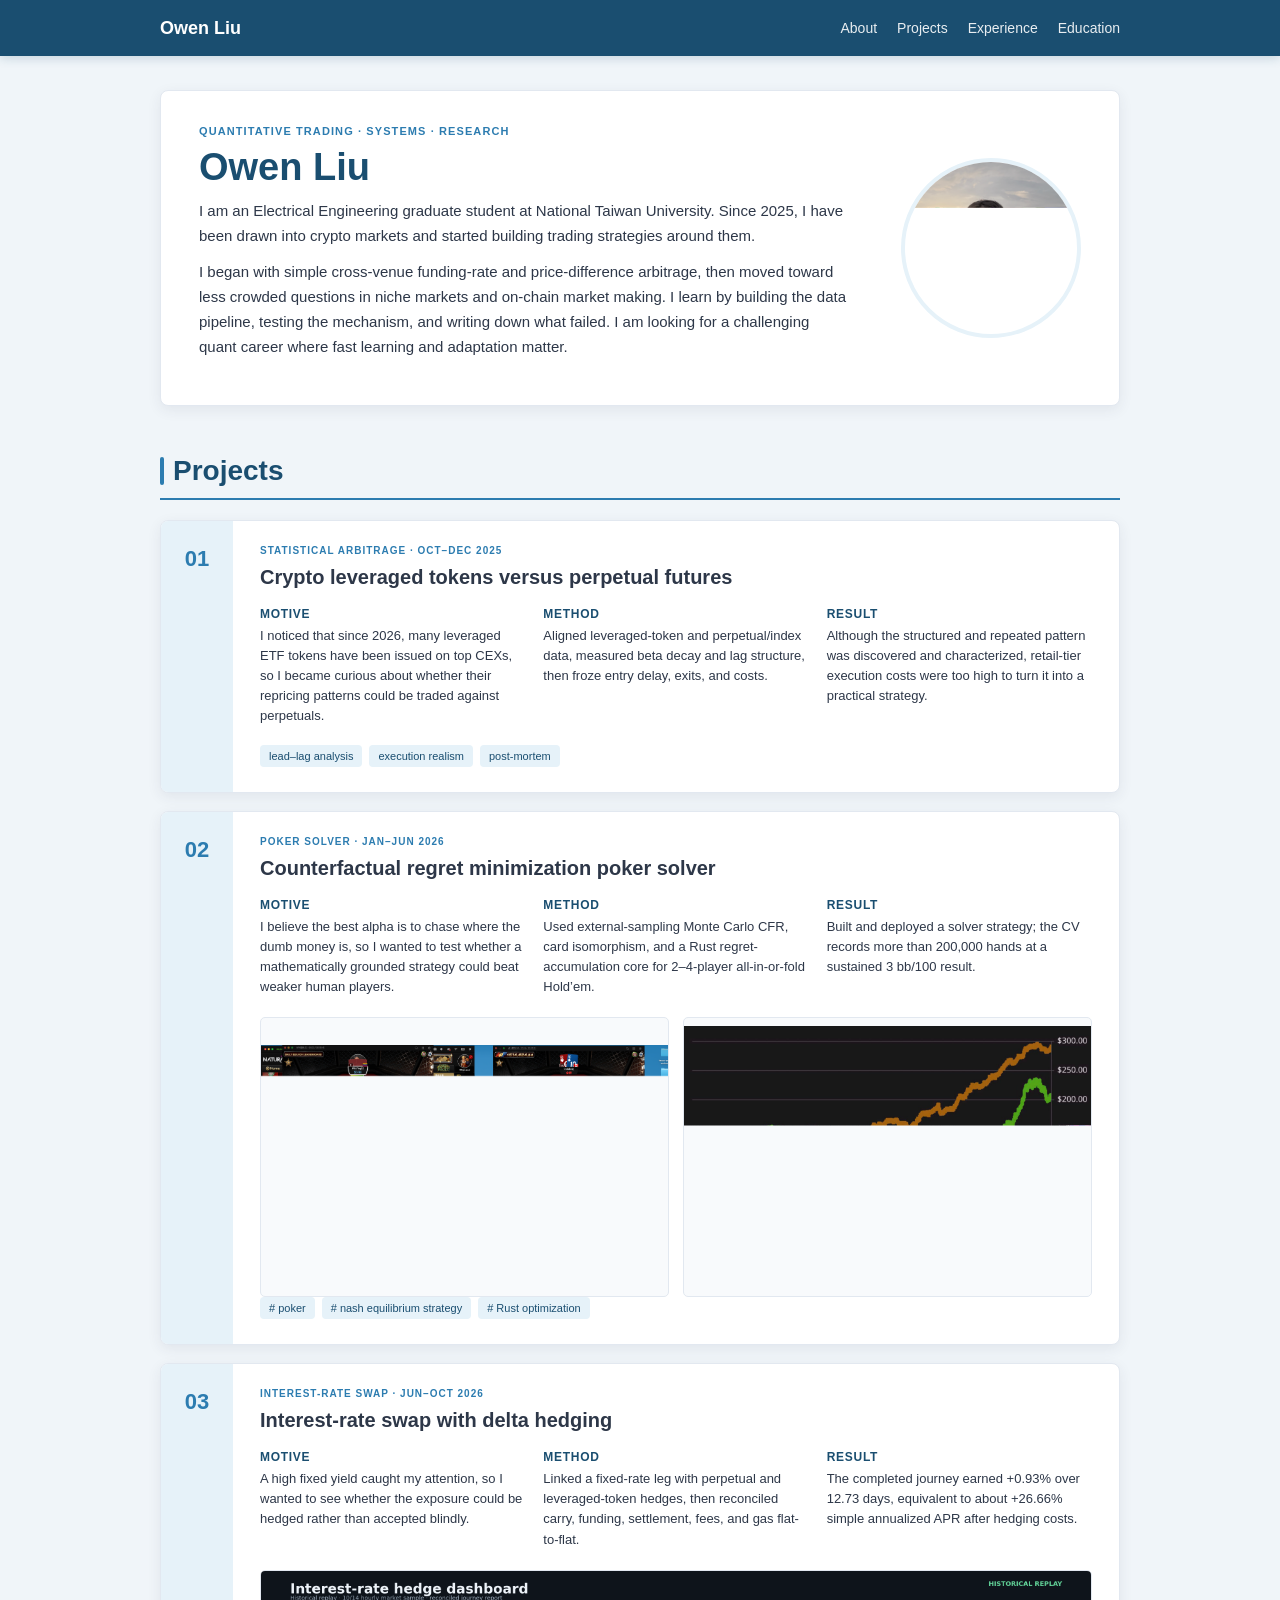
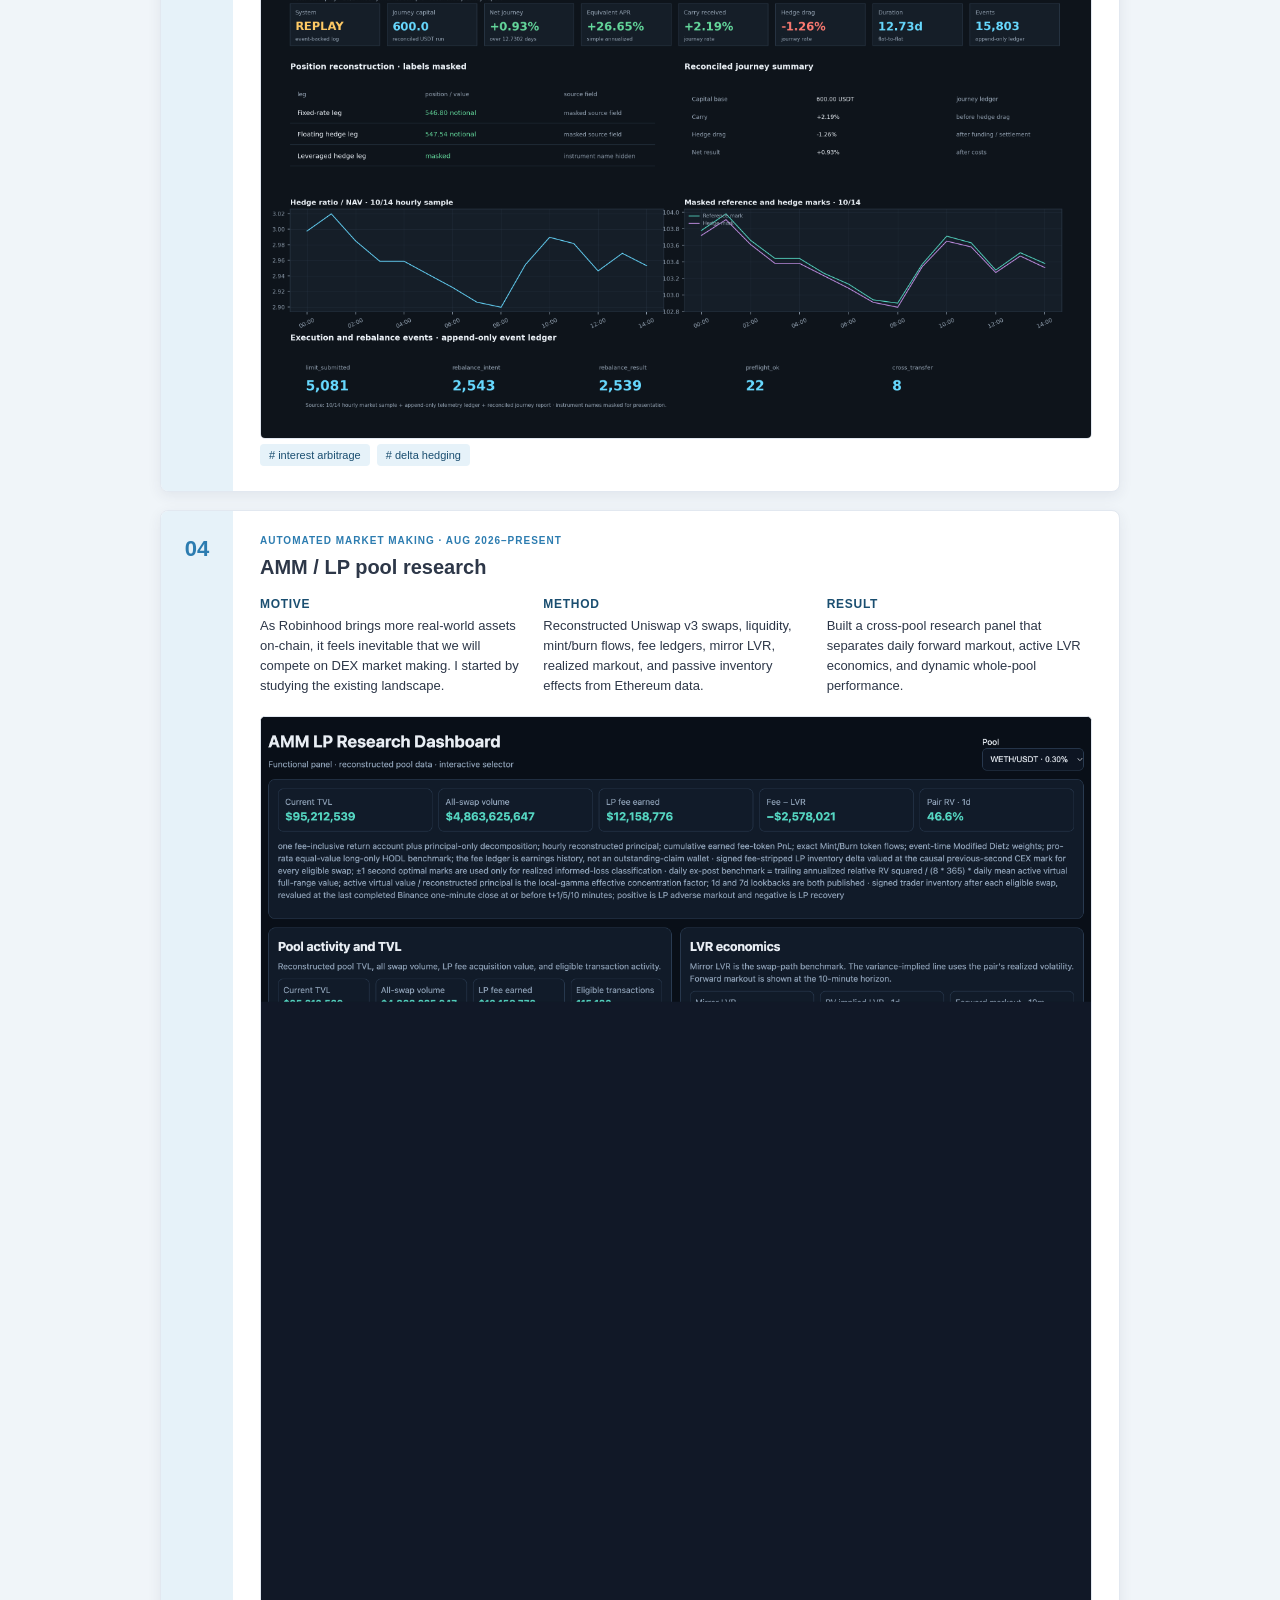
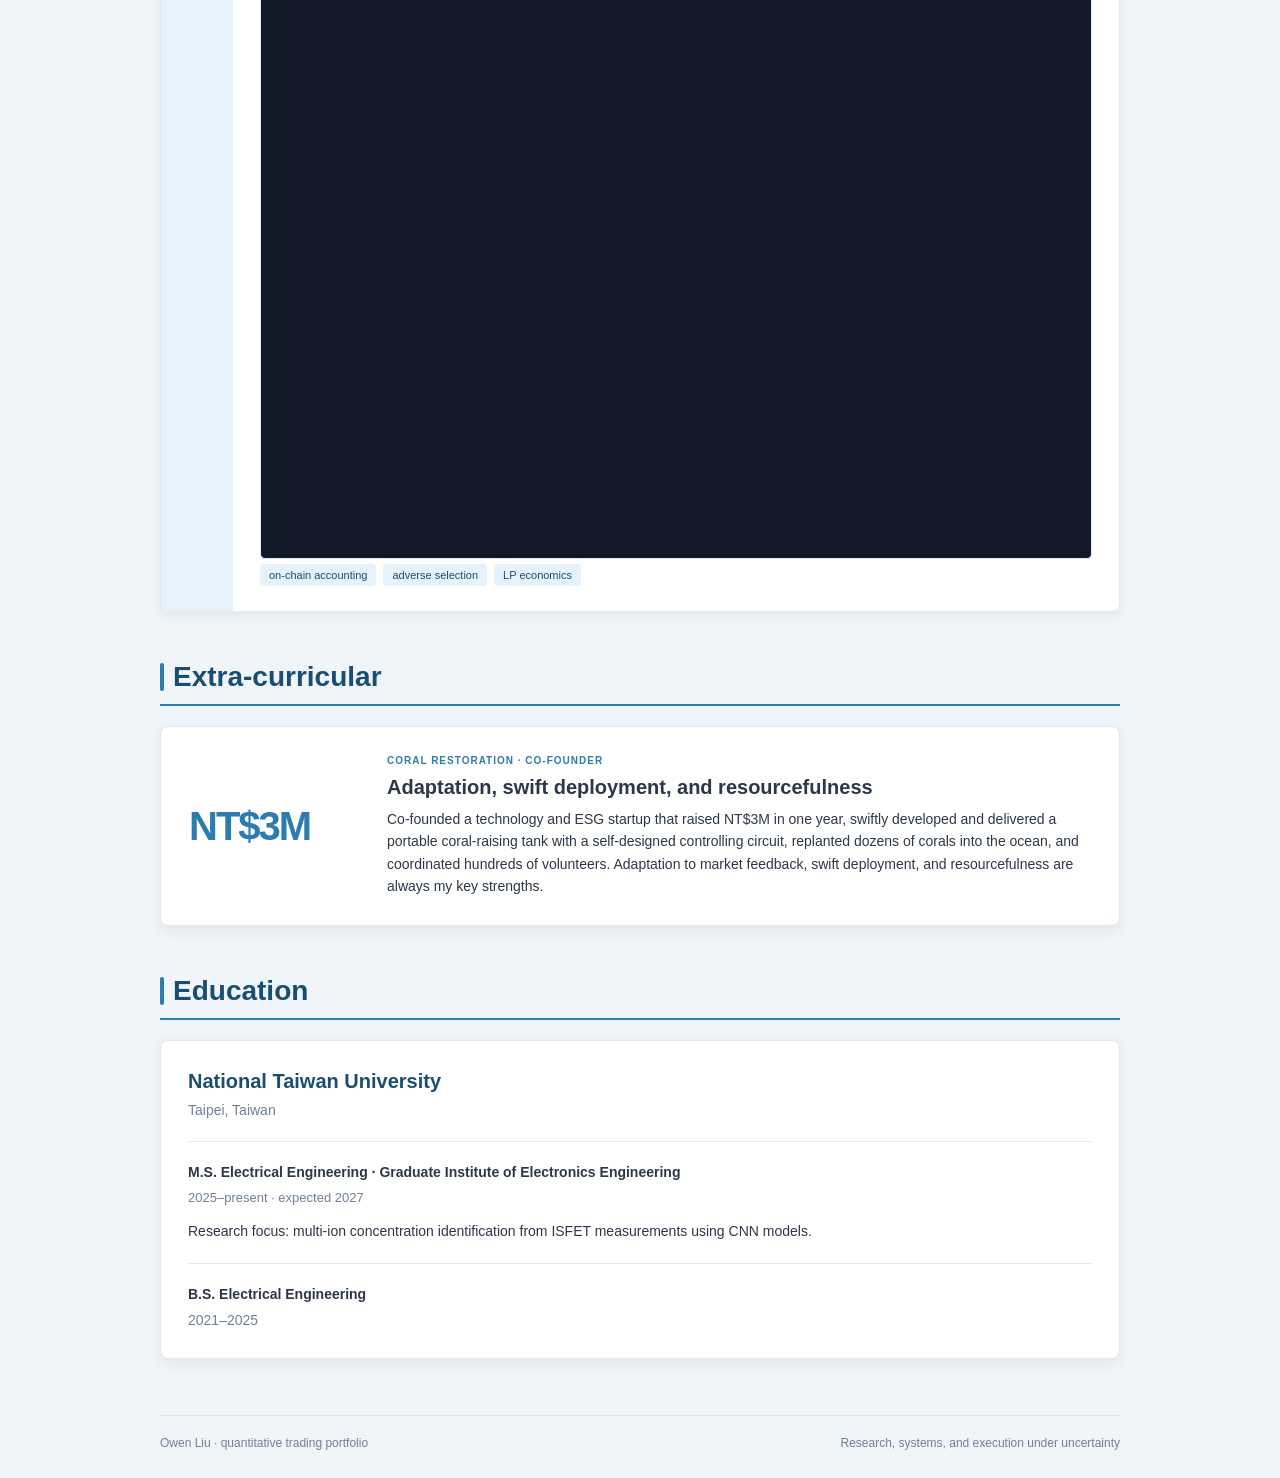
==== index.html @ 2c161f5f "Publish responsive quant portfolio" ====
<!doctype html>
<html lang="en">
  <head>
    <meta charset="utf-8" />
    <meta name="viewport" content="width=device-width, initial-scale=1" />
    <meta name="theme-color" content="#1a4e70" />
    <title>Owen Liu | Quantitative Trading Portfolio</title>
    <meta name="description" content="Owen Liu's quantitative trading research, systems projects, education, and operating experience." />
    <link rel="stylesheet" href="styles.css" />
  </head>
  <body>
    <nav class="navbar" aria-label="Primary navigation">
      <div class="nav-container">
        <a class="brand" href="#about">Owen Liu</a>
        <div class="nav-links">
          <a href="#about">About</a>
          <a href="#projects">Projects</a>
          <a href="#experience">Experience</a>
          <a href="#education">Education</a>
        </div>
      </div>
    </nav>
    <main class="main-shell">
      <header class="profile-header" id="about">
        <div class="profile-copy">
          <p class="eyebrow">QUANTITATIVE TRADING · SYSTEMS · RESEARCH</p>
          <h1>Owen Liu</h1>
          <p class="profile-lede">I am an Electrical Engineering graduate student at National Taiwan University. Since 2025, I have been drawn into crypto markets and started building trading strategies around them.</p>
          <p class="profile-lede">I began with simple cross-venue funding-rate and price-difference arbitrage, then moved toward less crowded questions in niche markets and on-chain market making. I learn by building the data pipeline, testing the mechanism, and writing down what failed. I am looking for a challenging quant career where fast learning and adaptation matter.</p>
        </div>
        <div class="profile-photo-wrap"><img src="assets/profile-real.png" alt="Owen Liu by the sea" class="profile-photo" /></div>
      </header>

      <section class="section" id="projects" aria-labelledby="projects-title">
        <div class="section-heading"><h2 id="projects-title">Projects</h2></div>
        <div class="project-list">
          <article class="project-card">
            <div class="project-index">01</div>
            <div class="project-content">
              <p class="project-kicker">STATISTICAL ARBITRAGE · OCT–DEC 2025</p>
              <h3>Crypto leveraged tokens versus perpetual futures</h3>
              <div class="project-columns">
                <div><strong>Motive</strong><p>I noticed that since 2026, many leveraged ETF tokens have been issued on top CEXs, so I became curious about whether their repricing patterns could be traded against perpetuals.</p></div>
                <div><strong>Method</strong><p>Aligned leveraged-token and perpetual/index data, measured beta decay and lag structure, then froze entry delay, exits, and costs.</p></div>
                <div><strong>Result</strong><p>Although the structured and repeated pattern was discovered and characterized, retail-tier execution costs were too high to turn it into a practical strategy.</p></div>
              </div>
              <div class="project-tags"><span>lead–lag analysis</span><span>execution realism</span><span>post-mortem</span></div>
            </div>
          </article>
          <article class="project-card">
            <div class="project-index">02</div>
            <div class="project-content">
              <p class="project-kicker">POKER SOLVER · JAN–JUN 2026</p>
              <h3>Counterfactual regret minimization poker solver</h3>
              <div class="project-columns">
                <div><strong>Motive</strong><p>I believe the best alpha is to chase where the dumb money is, so I wanted to test whether a mathematically grounded strategy could beat weaker human players.</p></div>
                <div><strong>Method</strong><p>Used external-sampling Monte Carlo CFR, card isomorphism, and a Rust regret-accumulation core for 2–4-player all-in-or-fold Hold’em.</p></div>
                <div><strong>Result</strong><p>Built and deployed a solver strategy; the CV records more than 200,000 hands at a sustained 3 bb/100 result.</p></div>
              </div>
              <div class="poker-gallery">
                <img class="project-visual" src="assets/poker-solver-real.png" alt="Poker solver and gameplay screenshot" loading="lazy" />
                <img class="project-visual" src="assets/poker-profit.png" alt="Poker profit screenshot" loading="lazy" />
              </div>
              <div class="project-tags"><span># poker</span><span># nash equilibrium strategy</span><span># Rust optimization</span></div>
            </div>
          </article>
          <article class="project-card">
            <div class="project-index">03</div>
            <div class="project-content">
              <p class="project-kicker">INTEREST-RATE SWAP · JUN–OCT 2026</p>
              <h3>Interest-rate swap with delta hedging</h3>
              <div class="project-columns">
                <div><strong>Motive</strong><p>A high fixed yield caught my attention, so I wanted to see whether the exposure could be hedged rather than accepted blindly.</p></div>
                <div><strong>Method</strong><p>Linked a fixed-rate leg with perpetual and leveraged-token hedges, then reconciled carry, funding, settlement, fees, and gas flat-to-flat.</p></div>
                <div><strong>Result</strong><p>The completed journey earned +0.93% over 12.73 days, equivalent to about +26.66% simple annualized APR after hedging costs.</p></div>
              </div>
              <img class="project-visual" src="assets/interest-rate-swap-dashboard-replay-real.png" alt="Historical replay of an interest-rate hedge dashboard" loading="lazy" />
              <div class="project-tags"><span># interest arbitrage</span><span># delta hedging</span></div>
            </div>
          </article>
          <article class="project-card">
            <div class="project-index">04</div>
            <div class="project-content">
              <p class="project-kicker">AUTOMATED MARKET MAKING · AUG 2026–PRESENT</p>
              <h3>AMM / LP pool research</h3>
              <div class="project-columns">
                <div><strong>Motive</strong><p>As Robinhood brings more real-world assets on-chain, it feels inevitable that we will compete on DEX market making. I started by studying the existing landscape.</p></div>
                <div><strong>Method</strong><p>Reconstructed Uniswap v3 swaps, liquidity, mint/burn flows, fee ledgers, mirror LVR, realized markout, and passive inventory effects from Ethereum data.</p></div>
                <div><strong>Result</strong><p>Built a cross-pool research panel that separates daily forward markout, active LVR economics, and dynamic whole-pool performance.</p></div>
              </div>
              <img class="project-visual amm-visual" src="assets/amm-lp-dashboard-screenshot.png" alt="AMM LP research dashboard screenshot" loading="lazy" />
              <div class="project-tags"><span>on-chain accounting</span><span>adverse selection</span><span>LP economics</span></div>
            </div>
          </article>
        </div>
      </section>

      <section class="section" id="experience" aria-labelledby="experience-title">
        <div class="section-heading"><h2 id="experience-title">Extra-curricular</h2></div>
        <article class="feature-card">
          <div class="feature-number">NT$3M</div>
          <div>
            <p class="project-kicker">CORAL RESTORATION · CO-FOUNDER</p>
            <h3>Adaptation, swift deployment, and resourcefulness</h3>
            <p>Co-founded a technology and ESG startup that raised NT$3M in one year, swiftly developed and delivered a portable coral-raising tank with a self-designed controlling circuit, replanted dozens of corals into the ocean, and coordinated hundreds of volunteers. Adaptation to market feedback, swift deployment, and resourcefulness are always my key strengths.</p>
          </div>
        </article>
      </section>

      <section class="section education-section" id="education" aria-labelledby="education-title">
        <div class="section-heading"><h2 id="education-title">Education</h2></div>
        <article class="education-card">
          <div class="education-institution"><h3>National Taiwan University</h3><p class="muted">Taipei, Taiwan</p></div>
          <div class="education-entry"><strong>M.S. Electrical Engineering · Graduate Institute of Electronics Engineering</strong><p class="muted">2025–present · expected 2027</p><p>Research focus: multi-ion concentration identification from ISFET measurements using CNN models.</p></div>
          <div class="education-entry"><strong>B.S. Electrical Engineering</strong><p class="muted">2021–2025</p></div>
        </article>
      </section>
      <footer class="footer"><span>Owen Liu · quantitative trading portfolio</span><span>Research, systems, and execution under uncertainty</span></footer>
    </main>
  </body>
</html>
---- styles.css ----
:root {
  --content-max: 960px;
  --page-gutter: clamp(12px, 4vw, 36px);
  --primary: #2c7cb0;
  --primary-dark: #1a4e70;
  --primary-light: #e6f2f9;
  --bg: #f0f5f9;
  --card: #ffffff;
  --text: #2d3748;
  --muted: #718096;
  --border: #e2e8f0;
  --shadow: 0 4px 14px rgba(45, 55, 72, 0.08);
  font-family: Arial, Helvetica, sans-serif;
  color: var(--text);
  background: var(--bg);
}
* { box-sizing: border-box; }
html { scroll-behavior: smooth; }
body { margin: 0; min-width: 320px; background: var(--bg); }
img { display: block; max-width: 100%; }
a { color: inherit; }
.navbar { position: sticky; top: 0; z-index: 10; background: var(--primary-dark); color: #fff; box-shadow: 0 2px 10px rgba(26, 78, 112, .2); }
.nav-container { width: min(var(--content-max), calc(100% - var(--page-gutter) - var(--page-gutter))); min-height: 56px; margin: 0 auto; display: flex; align-items: center; justify-content: space-between; gap: 24px; }
.brand { color: #fff; text-decoration: none; font-size: 18px; font-weight: 700; }
.nav-links { display: flex; flex-wrap: wrap; gap: 20px; }
.nav-links a { color: rgba(255,255,255,.9); text-decoration: none; font-size: 14px; }
.nav-links a:hover, .nav-links a:focus { color: #fff; text-decoration: underline; }
.main-shell { width: min(var(--content-max), calc(100% - var(--page-gutter) - var(--page-gutter))); margin: 0 auto; padding: clamp(22px, 4vw, 34px) 0 0; }
.profile-header { display: grid; grid-template-columns: minmax(0, 1fr) clamp(145px, 20vw, 190px); align-items: center; gap: clamp(22px, 4vw, 44px); padding: clamp(22px, 4vw, 34px) clamp(20px, 4vw, 38px); border: 1px solid var(--border); border-radius: 8px; background: var(--card); box-shadow: var(--shadow); }
.eyebrow, .project-kicker { margin: 0 0 10px; color: var(--primary); font-size: 11px; font-weight: 700; letter-spacing: .1em; text-transform: uppercase; }
h1, h2, h3, p { margin-top: 0; }
h1 { margin-bottom: 10px; color: var(--primary-dark); font-size: 38px; line-height: 1.1; }
h2 { margin: 0; color: var(--primary-dark); font-size: 28px; line-height: 1.2; }
h3 { margin-bottom: 8px; color: var(--text); font-size: 20px; line-height: 1.3; }
.profile-lede { max-width: 650px; margin-bottom: 12px; color: var(--text); font-size: 15px; line-height: 1.65; }
.profile-tags, .project-tags { display: flex; flex-wrap: wrap; gap: 7px; }
.profile-tags { margin-top: 18px; }
.profile-tags span, .project-tags span { padding: 5px 9px; border-radius: 4px; background: var(--primary-light); color: var(--primary-dark); font-size: 11px; }
.profile-photo-wrap { justify-self: end; }
.profile-photo { width: 180px; height: 180px; object-fit: cover; border: 4px solid var(--primary-light); border-radius: 50%; }
.section { padding-top: 48px; }
.section-heading { display: flex; align-items: end; justify-content: space-between; gap: 24px; margin-bottom: 20px; padding-bottom: 10px; border-bottom: 2px solid var(--primary); }
.section-heading h2 { position: relative; padding-left: 13px; }
.section-heading h2::before { content: ""; position: absolute; top: 3px; bottom: 3px; left: 0; width: 4px; border-radius: 2px; background: var(--primary); }
.section-heading p { max-width: 430px; margin: 0 0 2px; color: var(--muted); font-size: 14px; line-height: 1.5; text-align: right; }
.project-list { display: grid; gap: 18px; }
.project-card, .feature-card, .education-card { border: 1px solid var(--border); border-radius: 8px; background: var(--card); box-shadow: var(--shadow); }
.project-card { display: grid; grid-template-columns: 72px minmax(0, 1fr); overflow: hidden; }
.project-index { padding: 25px 12px; background: var(--primary-light); color: var(--primary); font-size: 22px; font-weight: 700; text-align: center; }
.project-content { padding: 24px 27px 25px; }
.project-kicker { margin-bottom: 8px; font-size: 10px; }
.project-columns { display: grid; grid-template-columns: repeat(3, minmax(0, 1fr)); gap: 18px; margin: 17px 0 18px; }
.project-columns strong { display: block; margin-bottom: 5px; color: var(--primary-dark); font-size: 12px; text-transform: uppercase; letter-spacing: .06em; }
.project-columns p { margin: 0; color: var(--text); font-size: 13px; line-height: 1.55; }
.project-visual { width: 100%; margin: 20px 0 5px; border: 1px solid var(--border); border-radius: 5px; background: #f8fafc; }
.poker-gallery { display: grid; grid-template-columns: repeat(2, minmax(0, 1fr)); gap: 14px; margin-top: 20px; }
.poker-gallery .project-visual { height: 280px; margin: 0; object-fit: contain; }
.project-gallery { display: grid; grid-template-columns: 1fr; gap: 18px; }
.project-gallery .project-visual { margin-bottom: 0; }
.amm-visual { background: #111827; }
.caption { margin: 5px 0 13px; color: var(--muted); font-size: 11px; }
.media-placeholder { min-height: 180px; margin: 20px 0 16px; display: flex; flex-direction: column; align-items: center; justify-content: center; gap: 8px; border: 2px dashed #9fbfd2; border-radius: 6px; background: #f7fbfe; color: var(--primary-dark); text-align: center; }
.media-placeholder span { font-size: 11px; font-weight: 700; letter-spacing: .12em; }
.media-placeholder small { color: var(--muted); font-size: 12px; }
.feature-card { display: grid; grid-template-columns: 170px minmax(0, 1fr); align-items: center; gap: 28px; padding: 28px; }
.feature-number { color: var(--primary); font-size: 40px; font-weight: 700; letter-spacing: -.05em; }
.feature-card p:last-child, .education-card p:last-child { margin-bottom: 0; color: var(--text); font-size: 14px; line-height: 1.6; }
.education-card { display: block; padding: 27px; }
.education-entry { margin-top: 20px; padding-top: 20px; border-top: 1px solid var(--border); }
.education-card h3 { margin-bottom: 5px; color: var(--primary-dark); }
.education-card strong { display: block; margin-bottom: 5px; color: var(--text); font-size: 14px; line-height: 1.45; }
.education-card p { font-size: 13px; line-height: 1.5; }
.muted { color: var(--muted) !important; }
.footer { display: flex; justify-content: space-between; gap: 20px; margin-top: 56px; padding: 20px 0 28px; border-top: 1px solid var(--border); color: var(--muted); font-size: 12px; }
@media (max-width: 760px) {
  .profile-header { grid-template-columns: 1fr; gap: 24px; padding: 28px; }
  .profile-photo-wrap { justify-self: start; order: -1; }
  .profile-photo { width: 145px; height: 145px; }
  .section-heading { display: block; }
  .section-heading p { margin-top: 9px; text-align: left; }
  .project-columns { grid-template-columns: 1fr; gap: 14px; }
  .poker-gallery { grid-template-columns: 1fr; }
  .poker-gallery .project-visual { height: 240px; }
  .project-gallery { grid-template-columns: 1fr; }
  .feature-card { grid-template-columns: 1fr; gap: 8px; }
}
@media (max-width: 520px) {
  .nav-container, .main-shell { width: min(100% - 22px, 460px); }
  .nav-container { min-height: 52px; align-items: flex-start; padding: 12px 0; }
  .nav-links { justify-content: flex-end; gap: 10px 13px; }
  .nav-links a { font-size: 12px; }
  .profile-header { padding: 22px; }
  h1 { font-size: 32px; }
  h2 { font-size: 25px; }
  .project-card { grid-template-columns: 48px minmax(0, 1fr); }
  .project-index { padding: 22px 5px; font-size: 17px; }
  .project-content { padding: 20px 17px; }
  .footer { display: block; }
  .footer span { display: block; margin-top: 6px; }
}
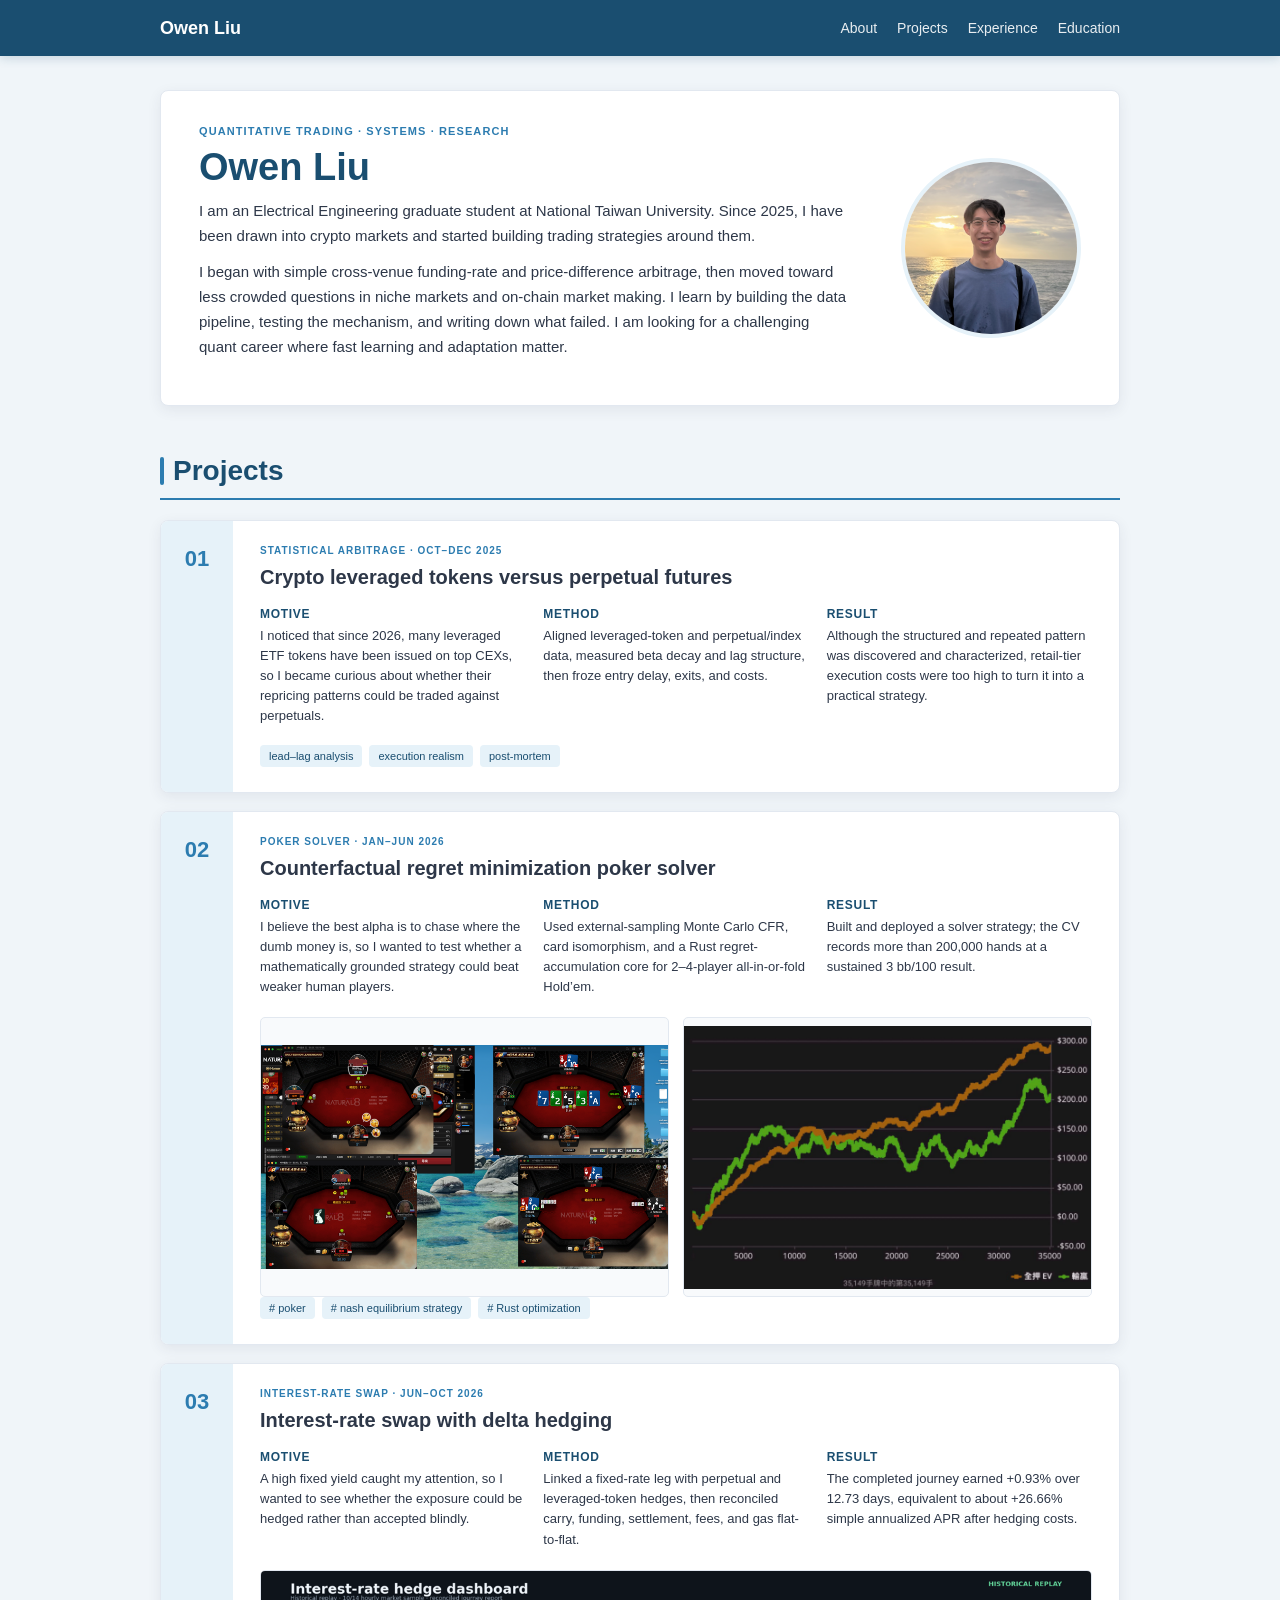
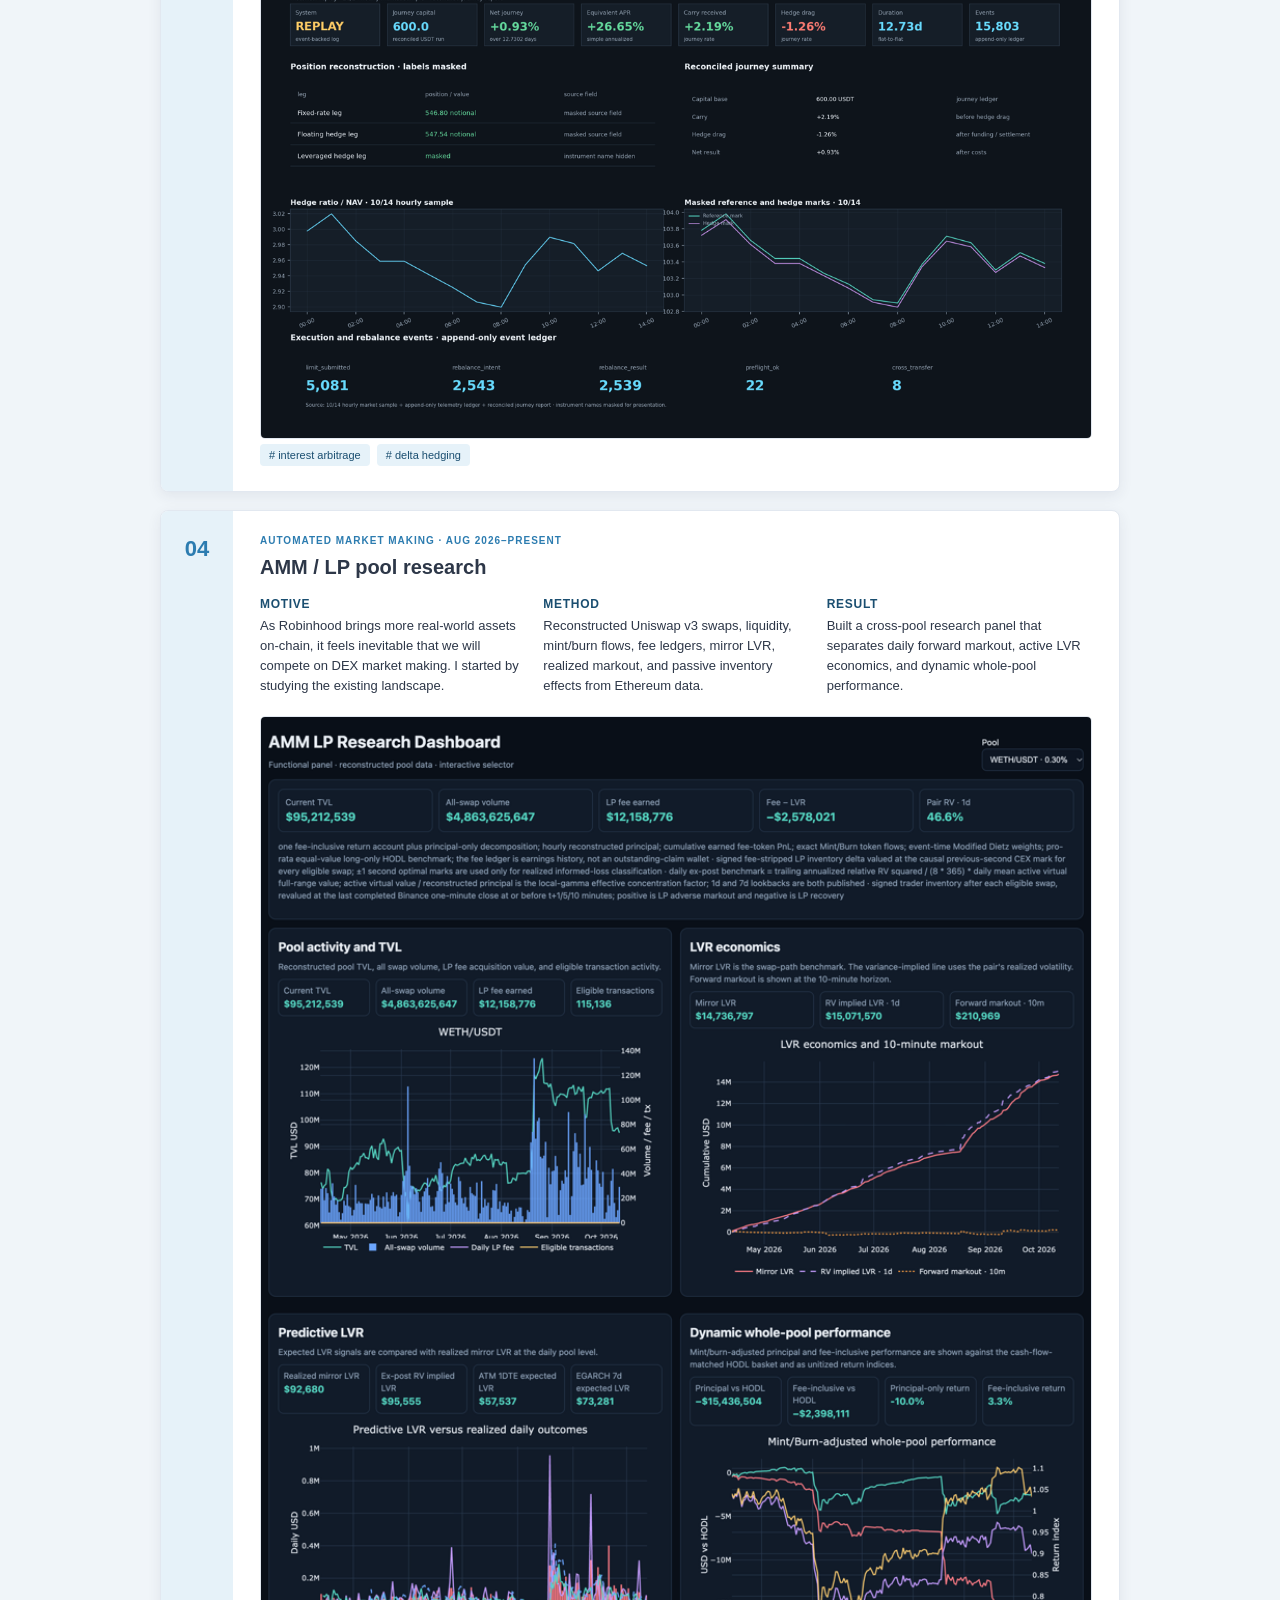
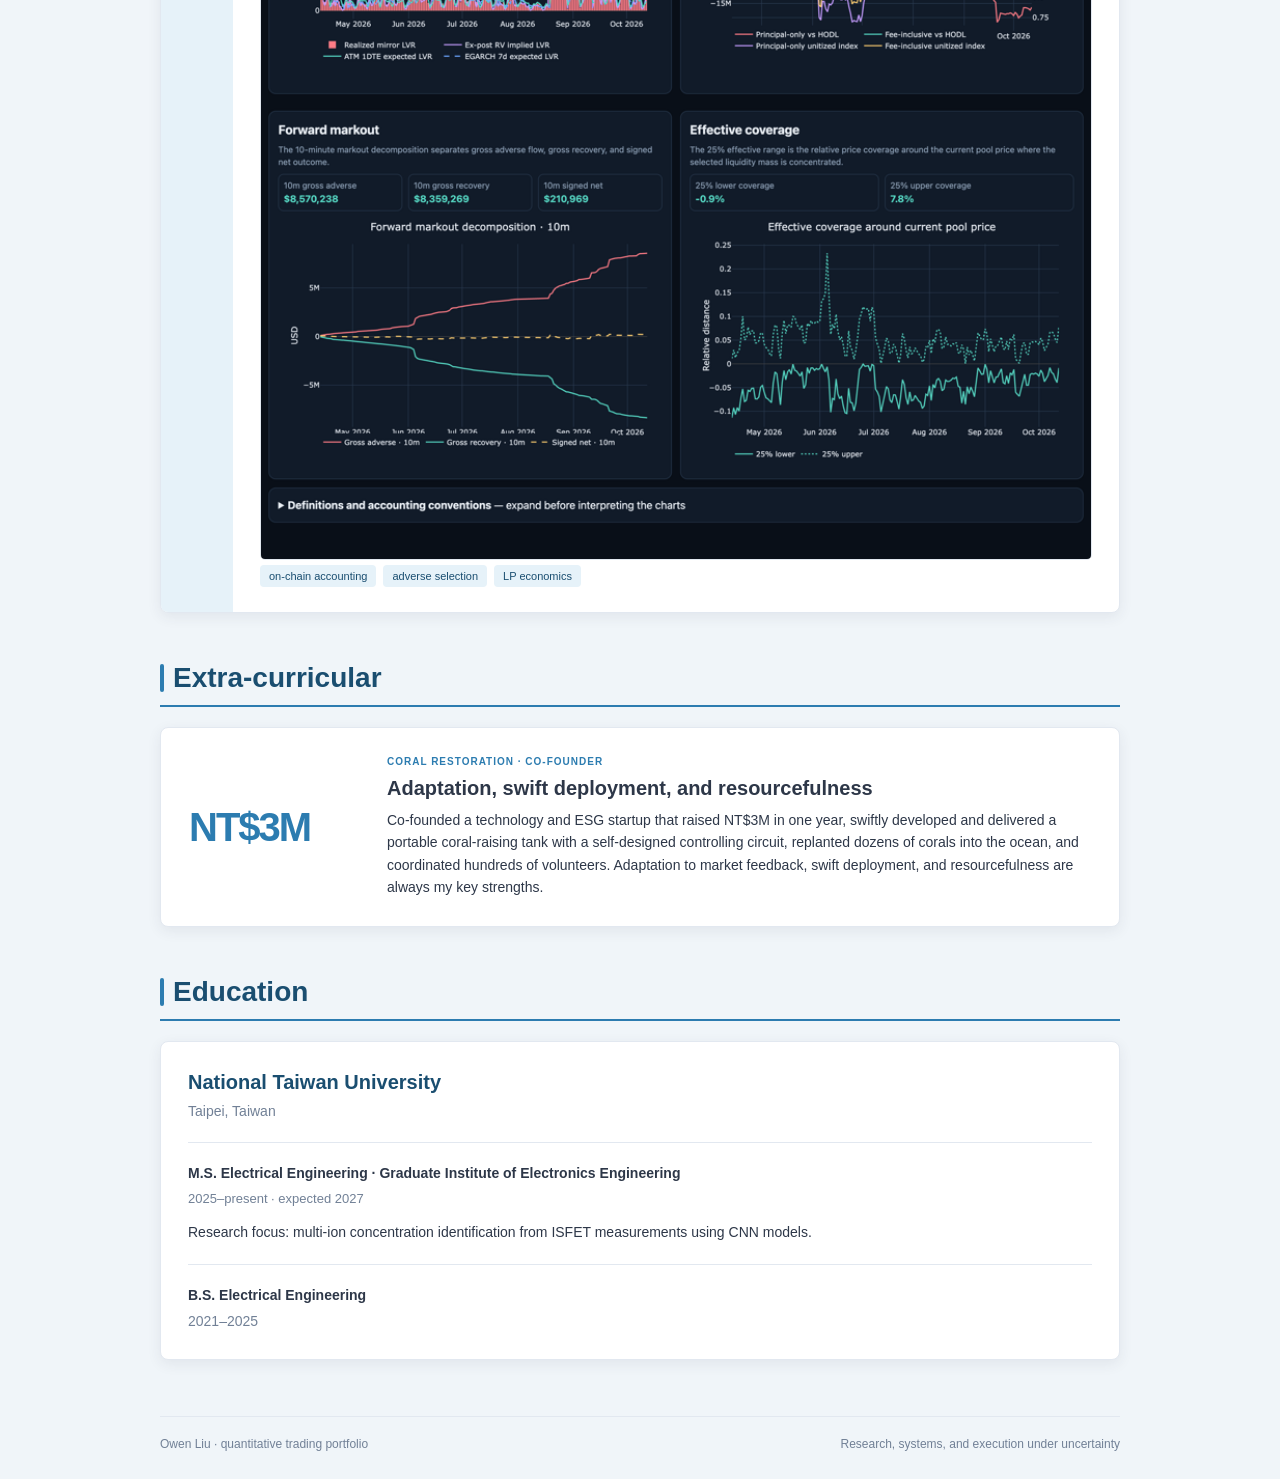
==== commit 61586de0: "Fix portfolio image assets" ====
--- a/index.html
+++ b/index.html
@@ -28,7 +28,7 @@
           <p class="profile-lede">I am an Electrical Engineering graduate student at National Taiwan University. Since 2025, I have been drawn into crypto markets and started building trading strategies around them.</p>
           <p class="profile-lede">I began with simple cross-venue funding-rate and price-difference arbitrage, then moved toward less crowded questions in niche markets and on-chain market making. I learn by building the data pipeline, testing the mechanism, and writing down what failed. I am looking for a challenging quant career where fast learning and adaptation matter.</p>
         </div>
-        <div class="profile-photo-wrap"><img src="assets/profile-real.png" alt="Owen Liu by the sea" class="profile-photo" /></div>
+        <div class="profile-photo-wrap"><img src="assets/01.png" alt="Owen Liu by the sea" class="profile-photo" /></div>
       </header>
 
       <section class="section" id="projects" aria-labelledby="projects-title">
@@ -58,8 +58,8 @@
                 <div><strong>Result</strong><p>Built and deployed a solver strategy; the CV records more than 200,000 hands at a sustained 3 bb/100 result.</p></div>
               </div>
               <div class="poker-gallery">
-                <img class="project-visual" src="assets/poker-solver-real.png" alt="Poker solver and gameplay screenshot" loading="lazy" />
-                <img class="project-visual" src="assets/poker-profit.png" alt="Poker profit screenshot" loading="lazy" />
+                <img class="project-visual" src="assets/02.png" alt="Poker solver and gameplay screenshot" loading="lazy" />
+                <img class="project-visual" src="assets/03.png" alt="Poker profit screenshot" loading="lazy" />
               </div>
               <div class="project-tags"><span># poker</span><span># nash equilibrium strategy</span><span># Rust optimization</span></div>
             </div>
@@ -74,7 +74,7 @@
                 <div><strong>Method</strong><p>Linked a fixed-rate leg with perpetual and leveraged-token hedges, then reconciled carry, funding, settlement, fees, and gas flat-to-flat.</p></div>
                 <div><strong>Result</strong><p>The completed journey earned +0.93% over 12.73 days, equivalent to about +26.66% simple annualized APR after hedging costs.</p></div>
               </div>
-              <img class="project-visual" src="assets/interest-rate-swap-dashboard-replay-real.png" alt="Historical replay of an interest-rate hedge dashboard" loading="lazy" />
+              <img class="project-visual" src="assets/04.png" alt="Historical replay of an interest-rate hedge dashboard" loading="lazy" />
               <div class="project-tags"><span># interest arbitrage</span><span># delta hedging</span></div>
             </div>
           </article>
@@ -88,7 +88,7 @@
                 <div><strong>Method</strong><p>Reconstructed Uniswap v3 swaps, liquidity, mint/burn flows, fee ledgers, mirror LVR, realized markout, and passive inventory effects from Ethereum data.</p></div>
                 <div><strong>Result</strong><p>Built a cross-pool research panel that separates daily forward markout, active LVR economics, and dynamic whole-pool performance.</p></div>
               </div>
-              <img class="project-visual amm-visual" src="assets/amm-lp-dashboard-screenshot.png" alt="AMM LP research dashboard screenshot" loading="lazy" />
+              <img class="project-visual amm-visual" src="assets/05.png" alt="AMM LP research dashboard screenshot" loading="lazy" />
               <div class="project-tags"><span>on-chain accounting</span><span>adverse selection</span><span>LP economics</span></div>
             </div>
           </article>
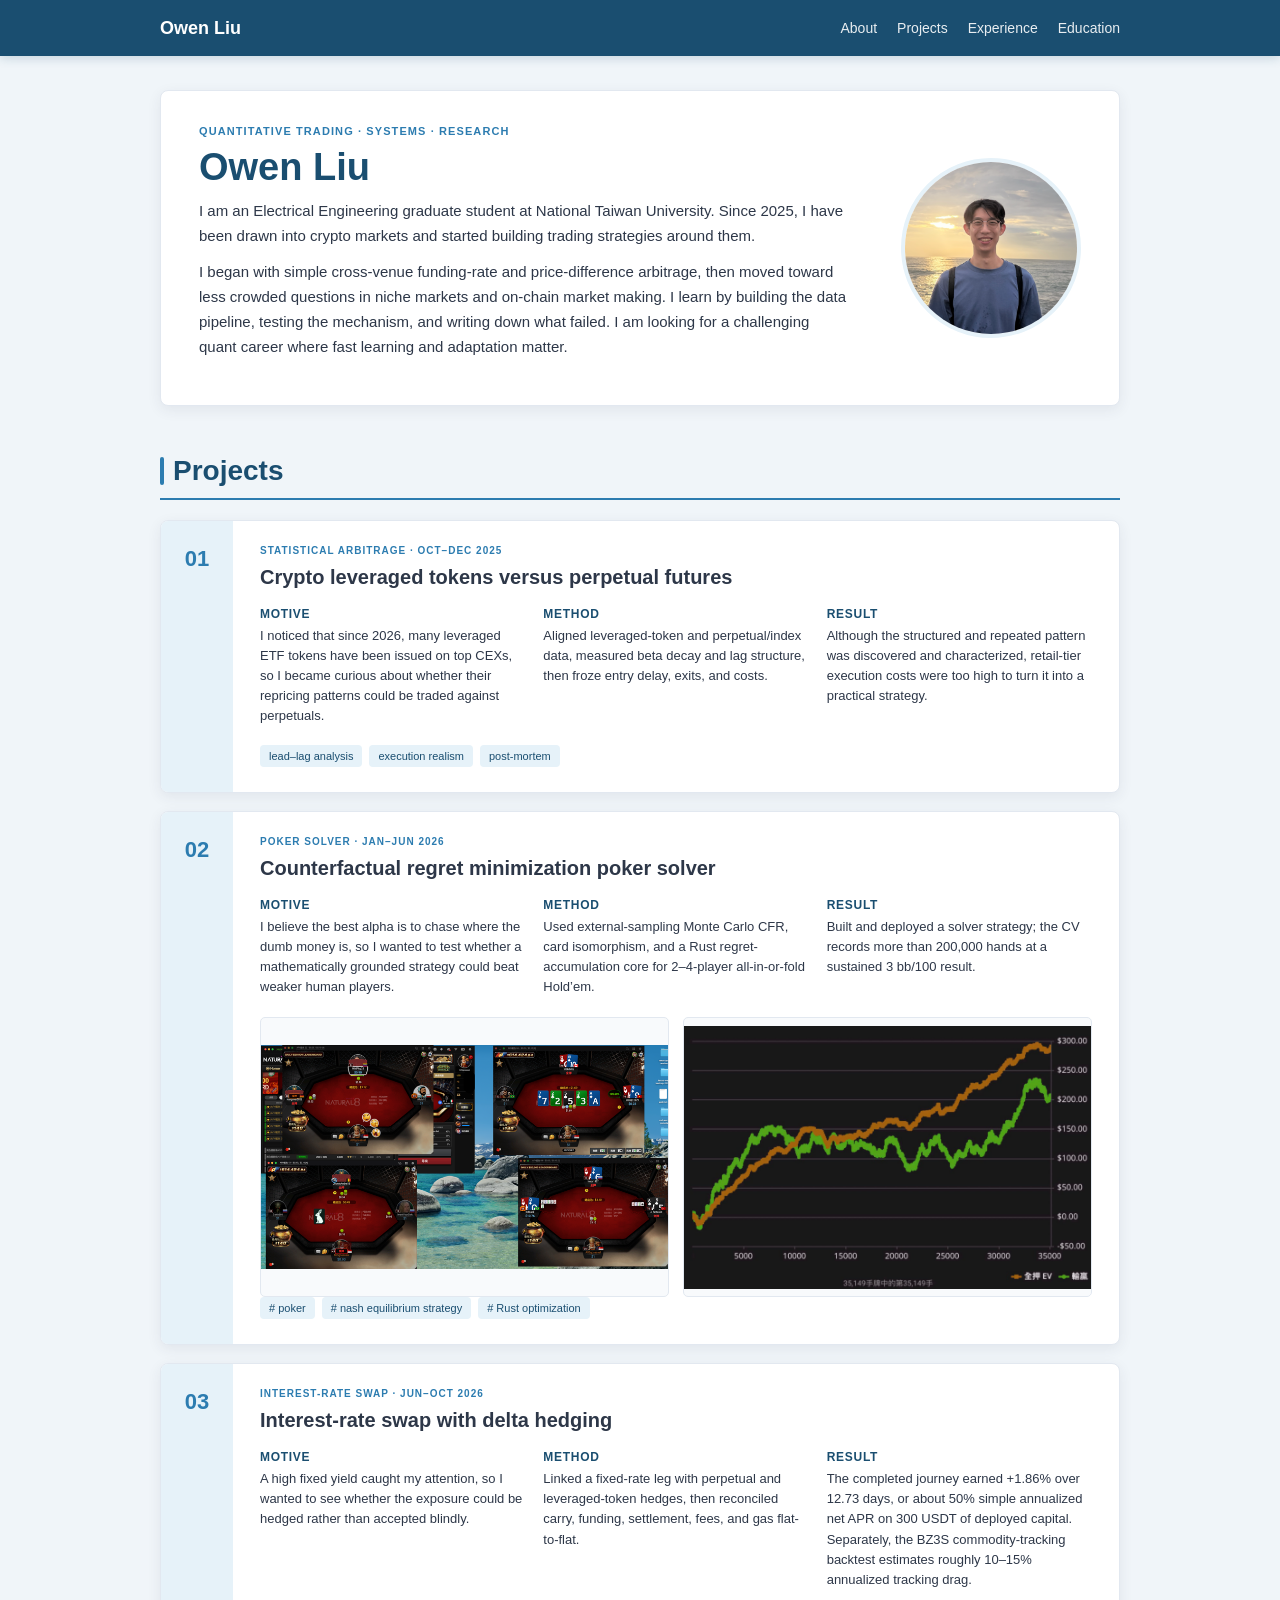
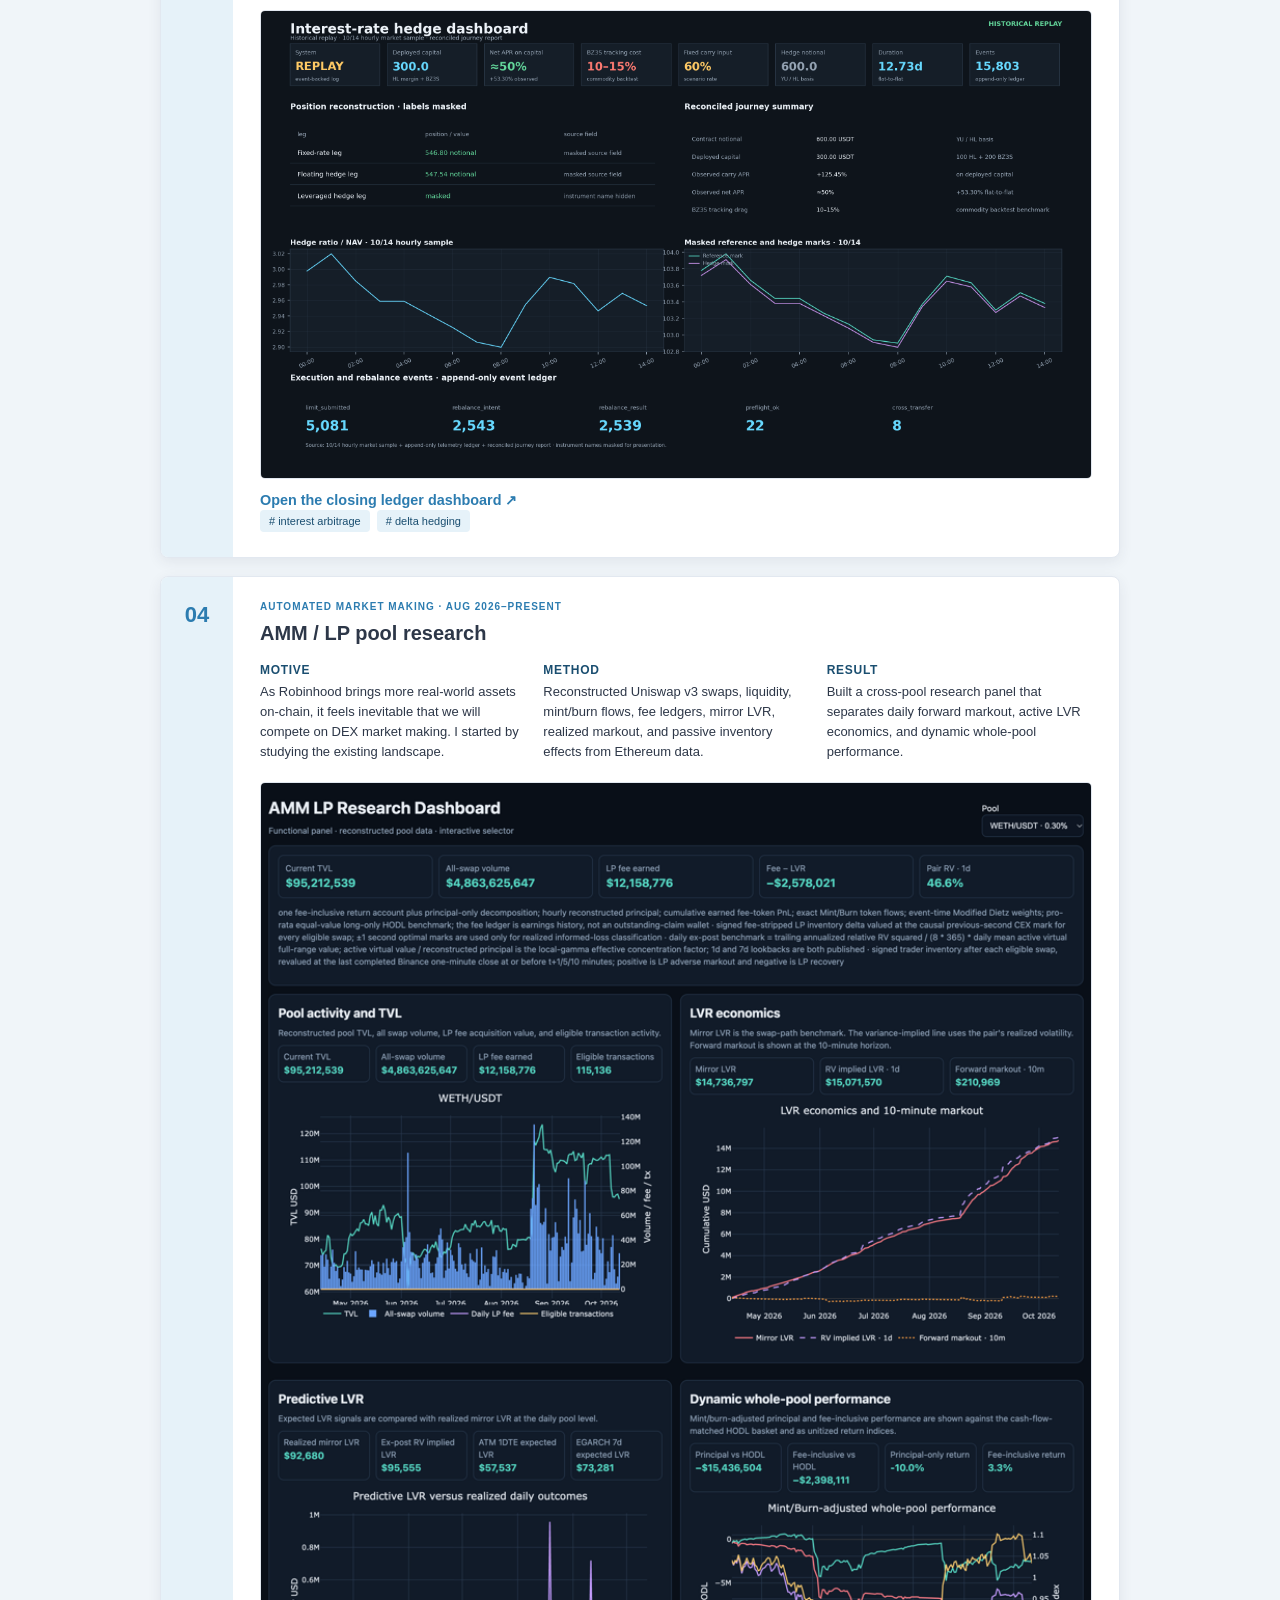
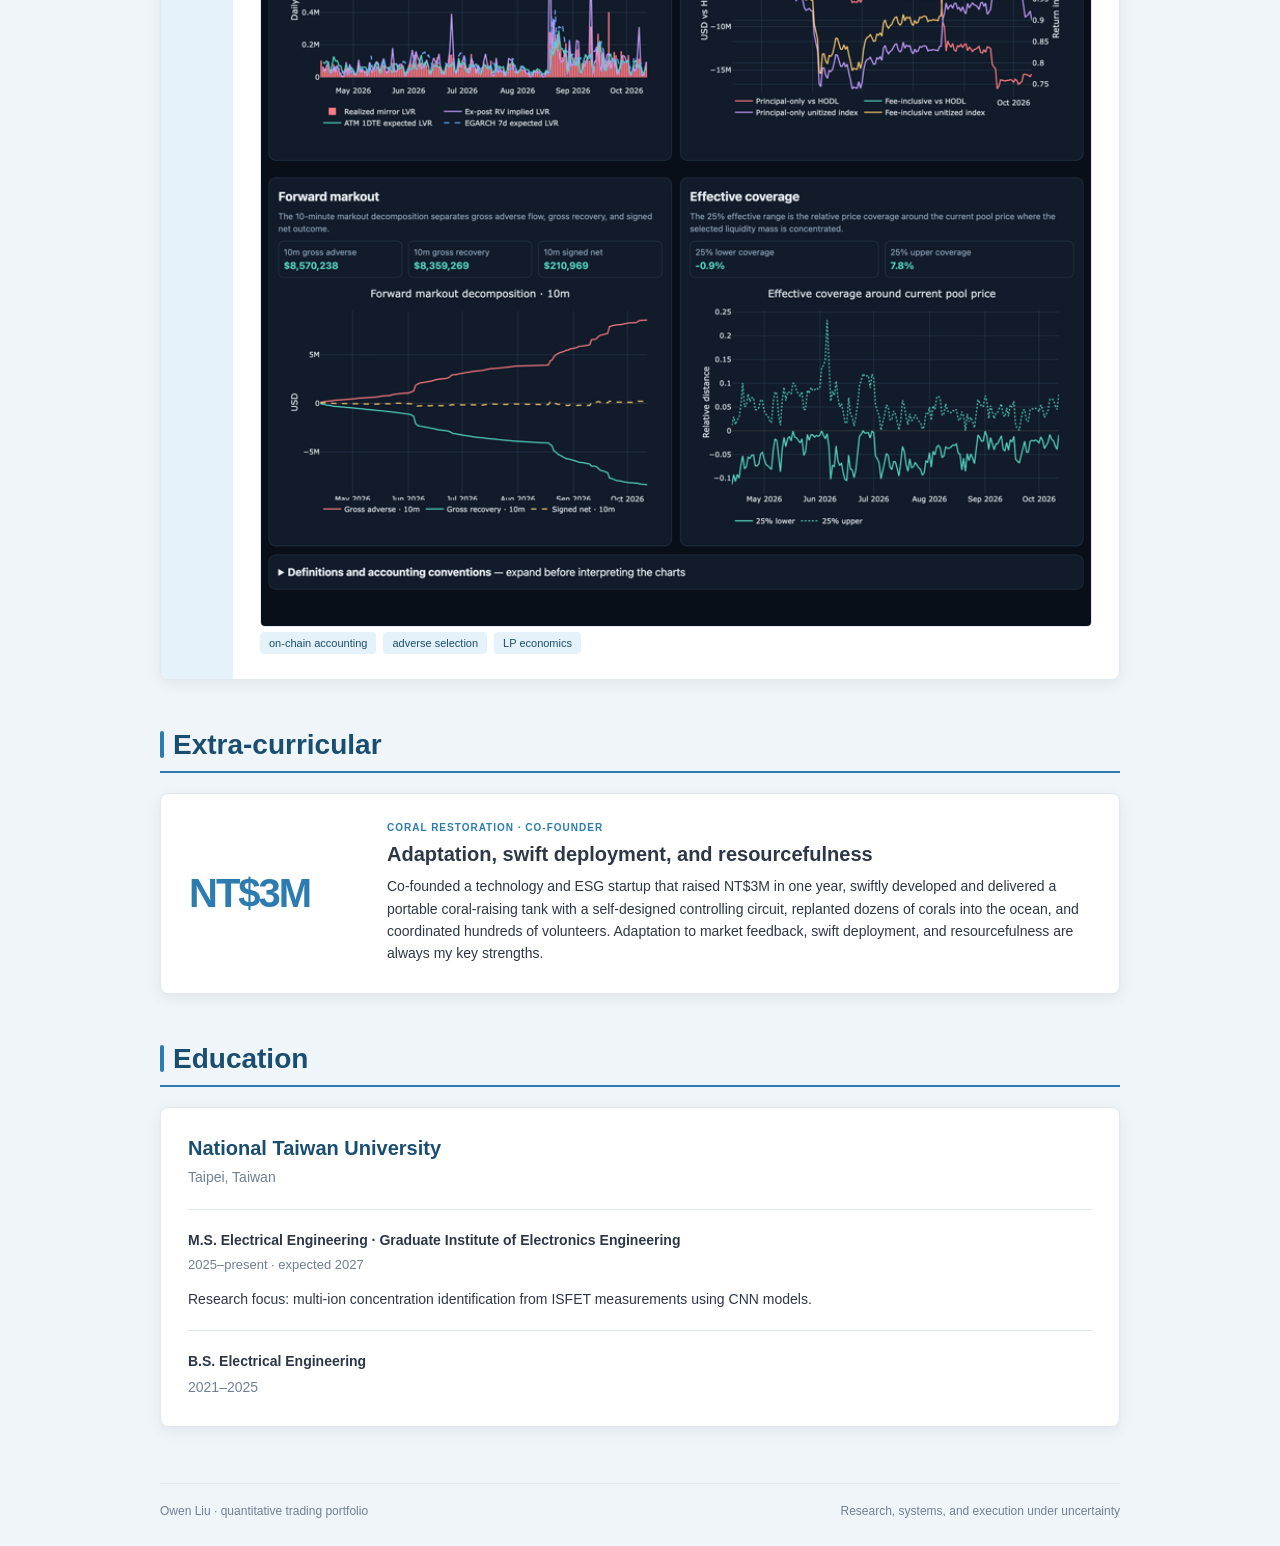
==== commit c3ed44a7: "Clarify Brent hedge return and tracking cost" ====
--- a/index.html
+++ b/index.html
@@ -72,9 +72,10 @@
               <div class="project-columns">
                 <div><strong>Motive</strong><p>A high fixed yield caught my attention, so I wanted to see whether the exposure could be hedged rather than accepted blindly.</p></div>
                 <div><strong>Method</strong><p>Linked a fixed-rate leg with perpetual and leveraged-token hedges, then reconciled carry, funding, settlement, fees, and gas flat-to-flat.</p></div>
-                <div><strong>Result</strong><p>The completed journey earned +0.93% over 12.73 days, equivalent to about +26.66% simple annualized APR after hedging costs.</p></div>
+                <div><strong>Result</strong><p>The completed journey earned +1.86% over 12.73 days, or about 50% simple annualized net APR on 300 USDT of deployed capital. Separately, the BZ3S commodity-tracking backtest estimates roughly 10–15% annualized tracking drag.</p></div>
               </div>
-              <img class="project-visual" src="assets/04.png" alt="Historical replay of an interest-rate hedge dashboard" loading="lazy" />
+              <img class="project-visual" src="assets/interest-rate-swap-dashboard-replay-real.png" alt="Historical replay of an interest-rate hedge dashboard with 300 USDT deployed-capital APR" loading="lazy" />
+              <a class="dashboard-link" href="brent-hedge-dashboard.html">Open the closing ledger dashboard ↗</a>
               <div class="project-tags"><span># interest arbitrage</span><span># delta hedging</span></div>
             </div>
           </article>
--- a/styles.css
+++ b/styles.css
@@ -53,6 +53,8 @@
 .project-columns strong { display: block; margin-bottom: 5px; color: var(--primary-dark); font-size: 12px; text-transform: uppercase; letter-spacing: .06em; }
 .project-columns p { margin: 0; color: var(--text); font-size: 13px; line-height: 1.55; }
 .project-visual { width: 100%; margin: 20px 0 5px; border: 1px solid var(--border); border-radius: 5px; background: #f8fafc; }
+.dashboard-link { display: inline-block; margin: 8px 0 2px; color: var(--primary); font-size: 0.9rem; font-weight: 650; text-decoration: none; }
+.dashboard-link:hover { text-decoration: underline; }
 .poker-gallery { display: grid; grid-template-columns: repeat(2, minmax(0, 1fr)); gap: 14px; margin-top: 20px; }
 .poker-gallery .project-visual { height: 280px; margin: 0; object-fit: contain; }
 .project-gallery { display: grid; grid-template-columns: 1fr; gap: 18px; }
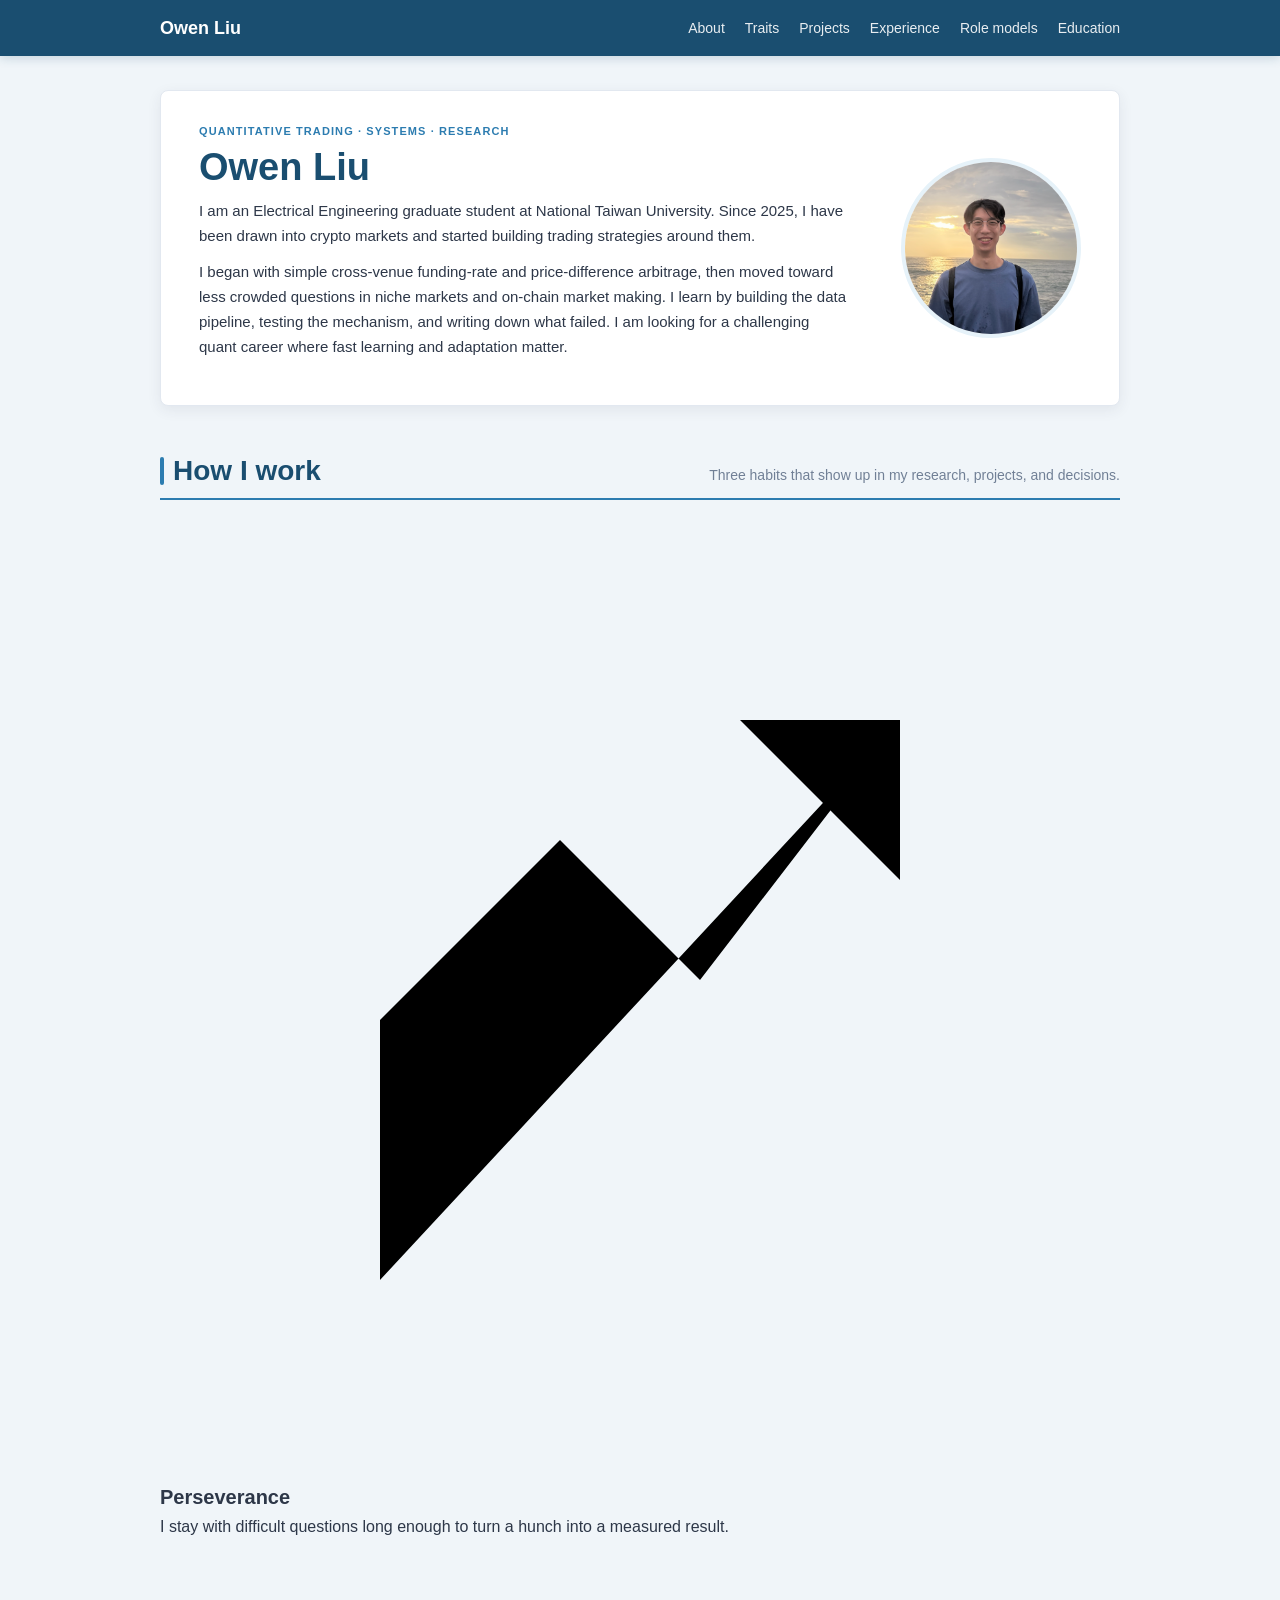
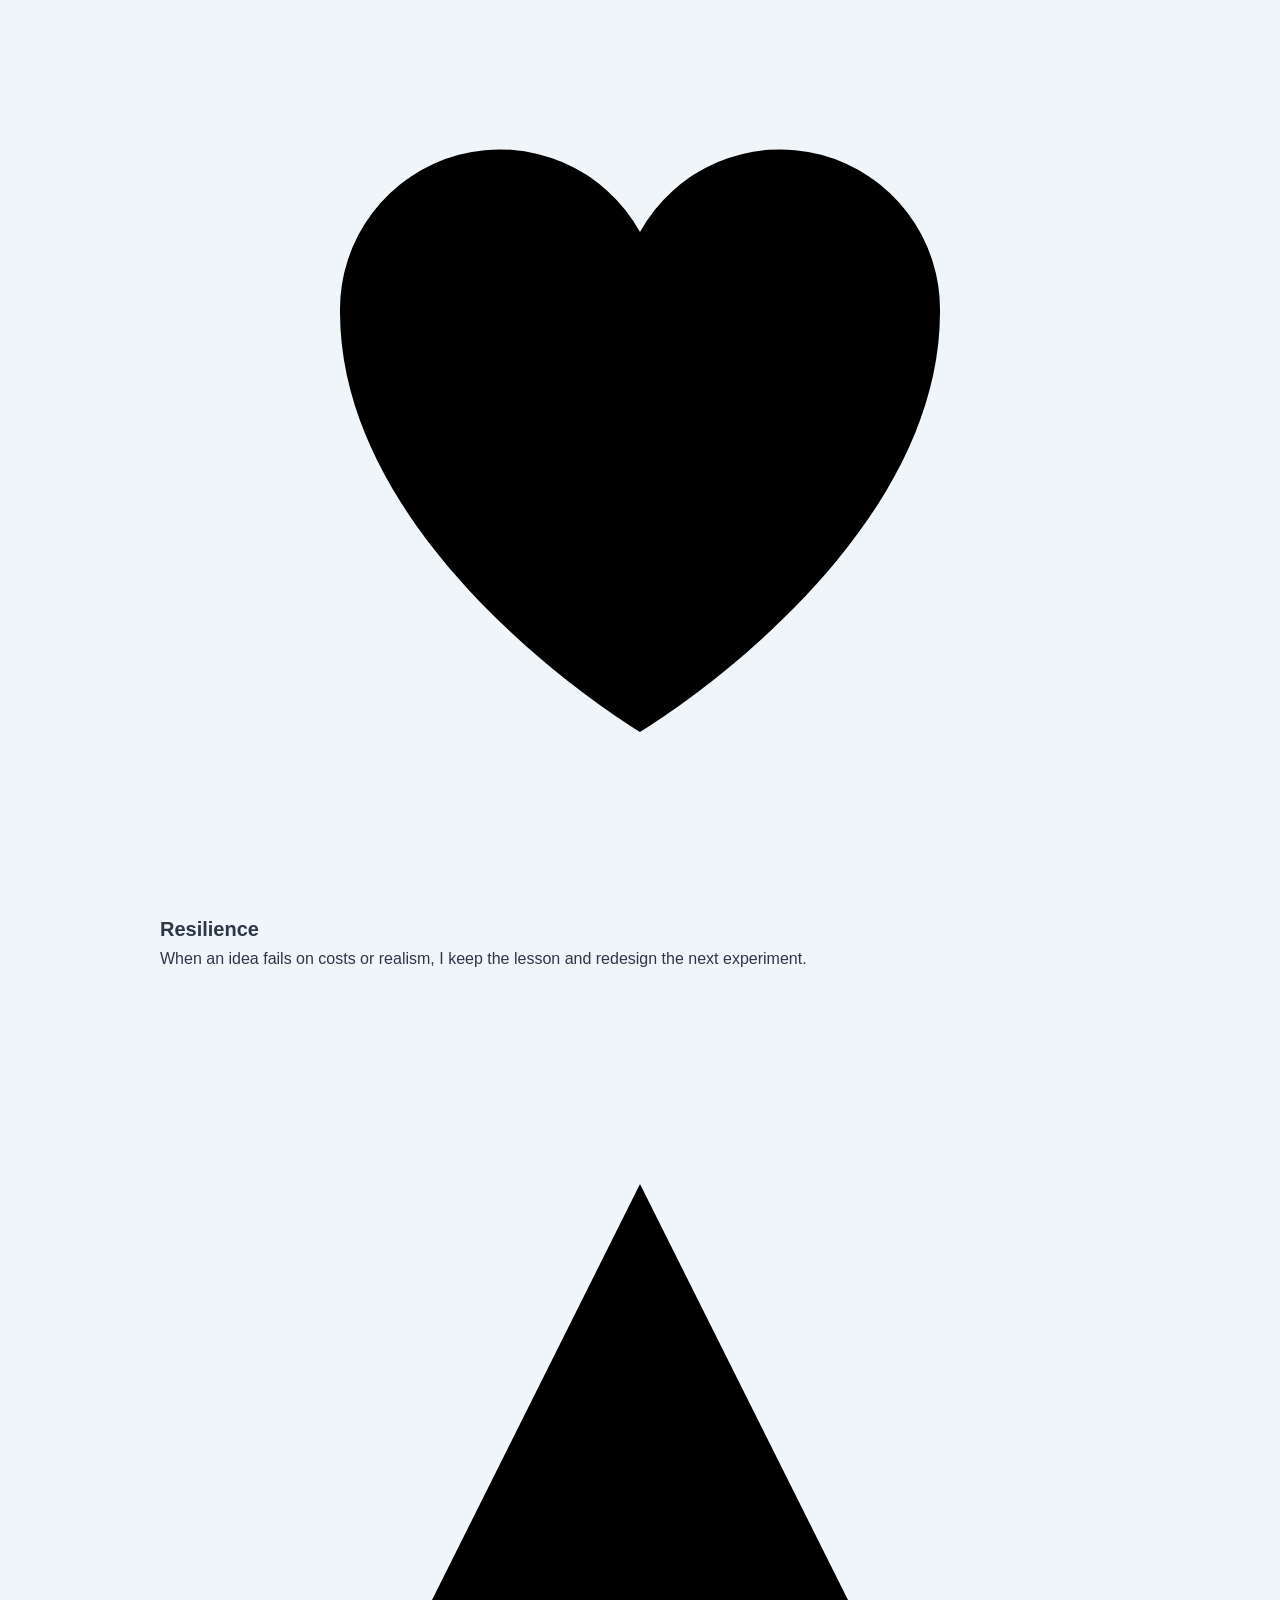
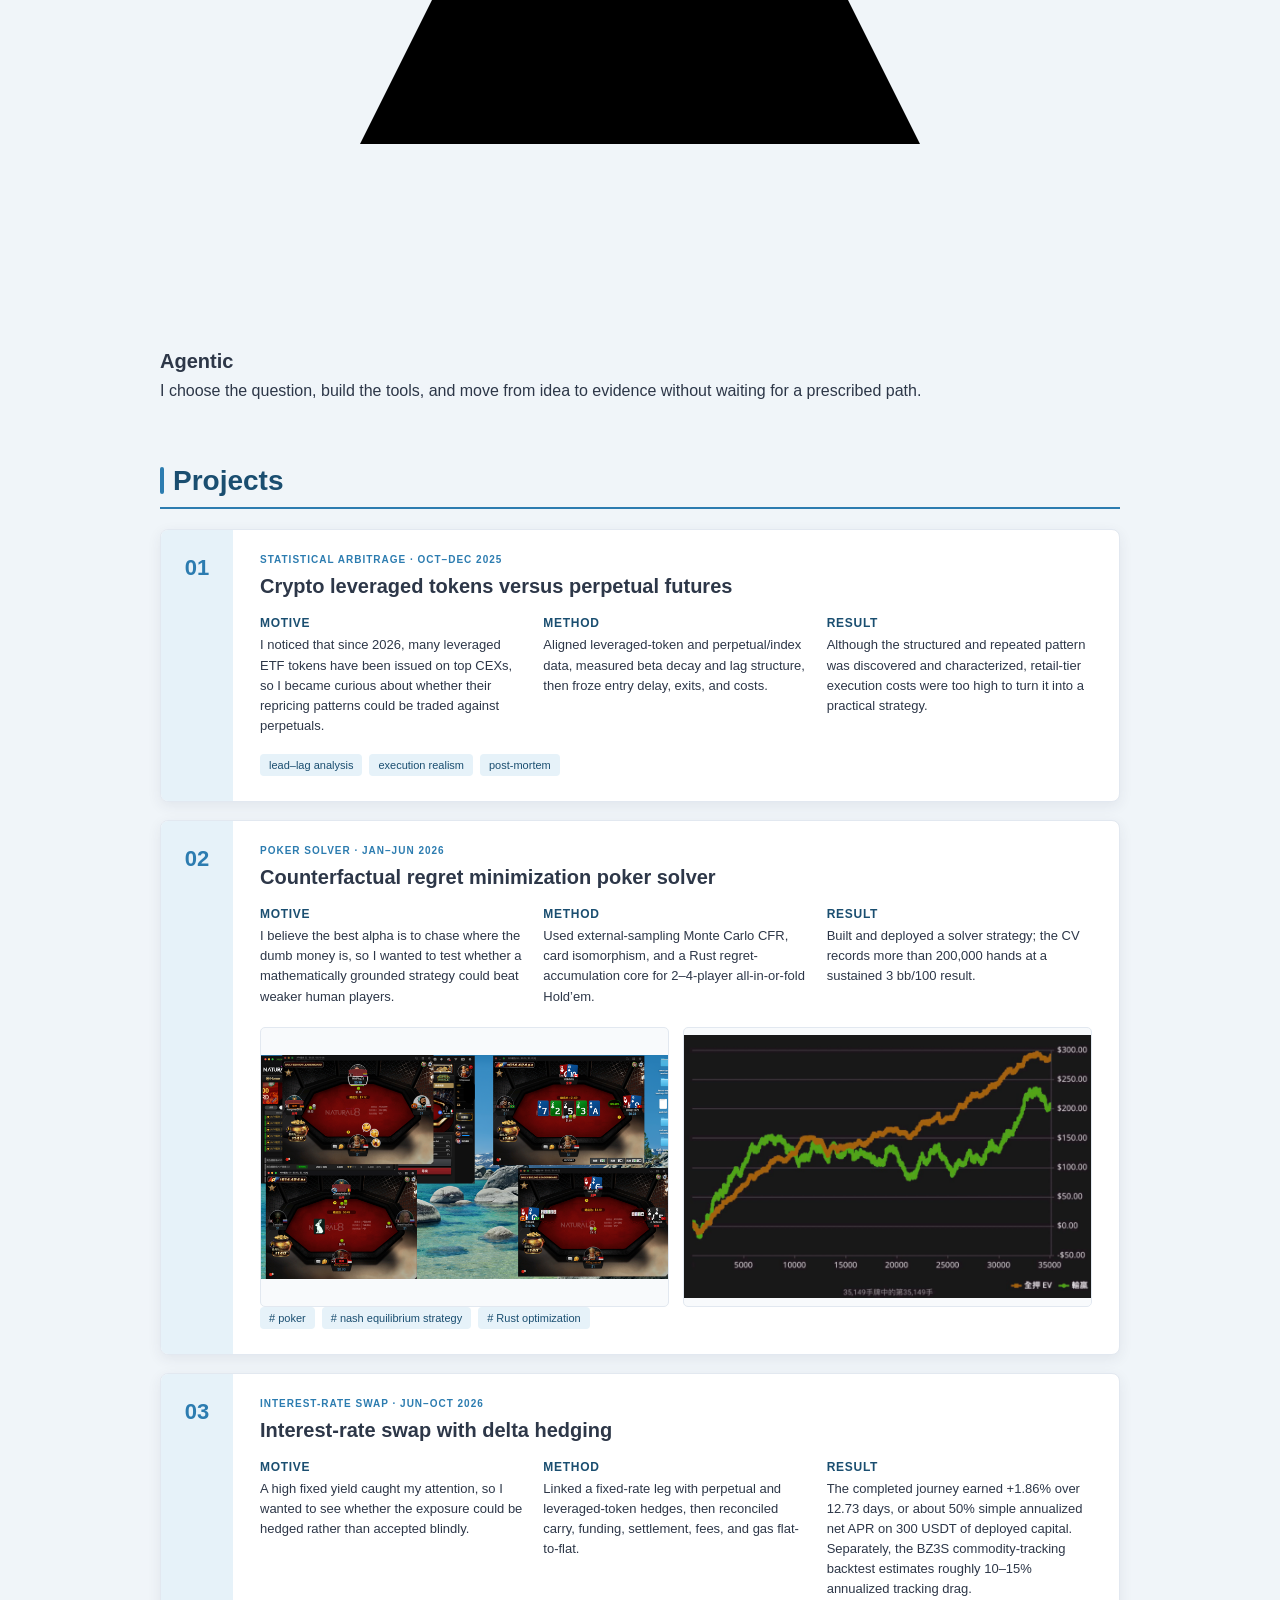
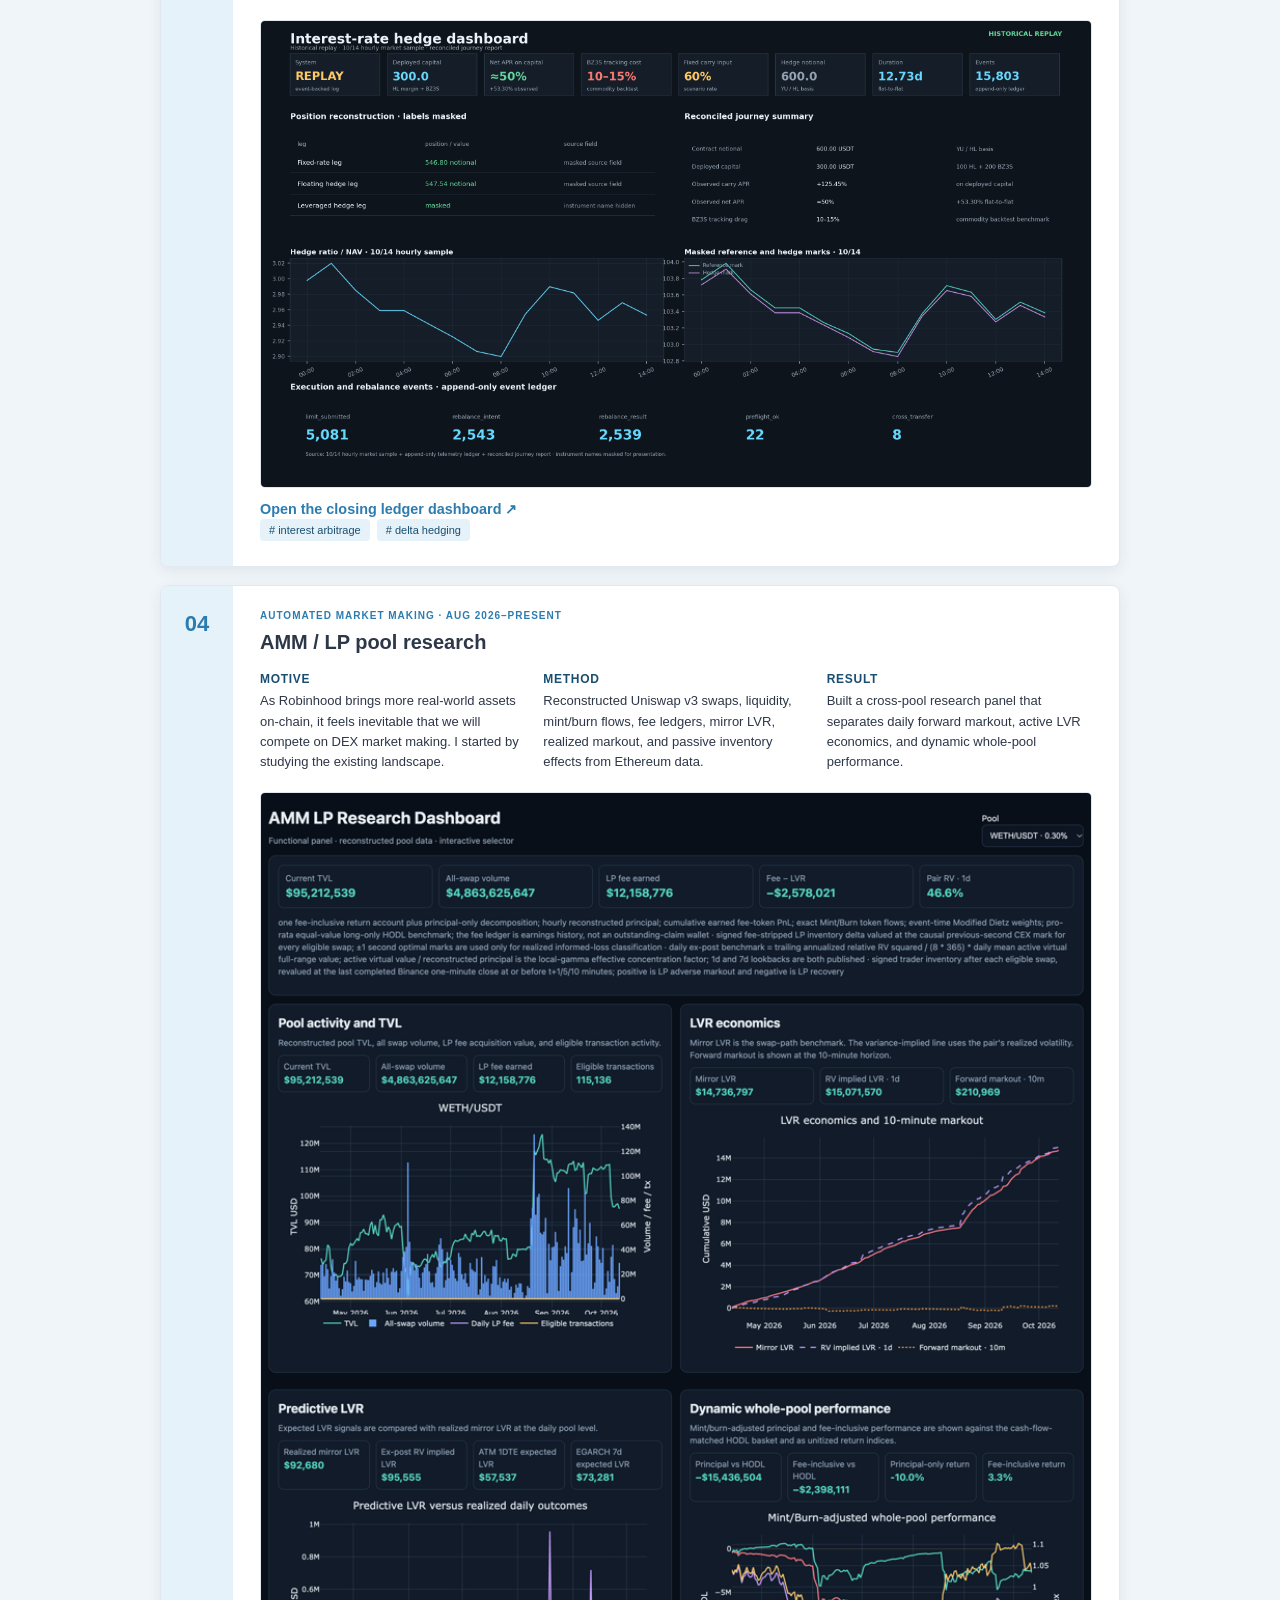
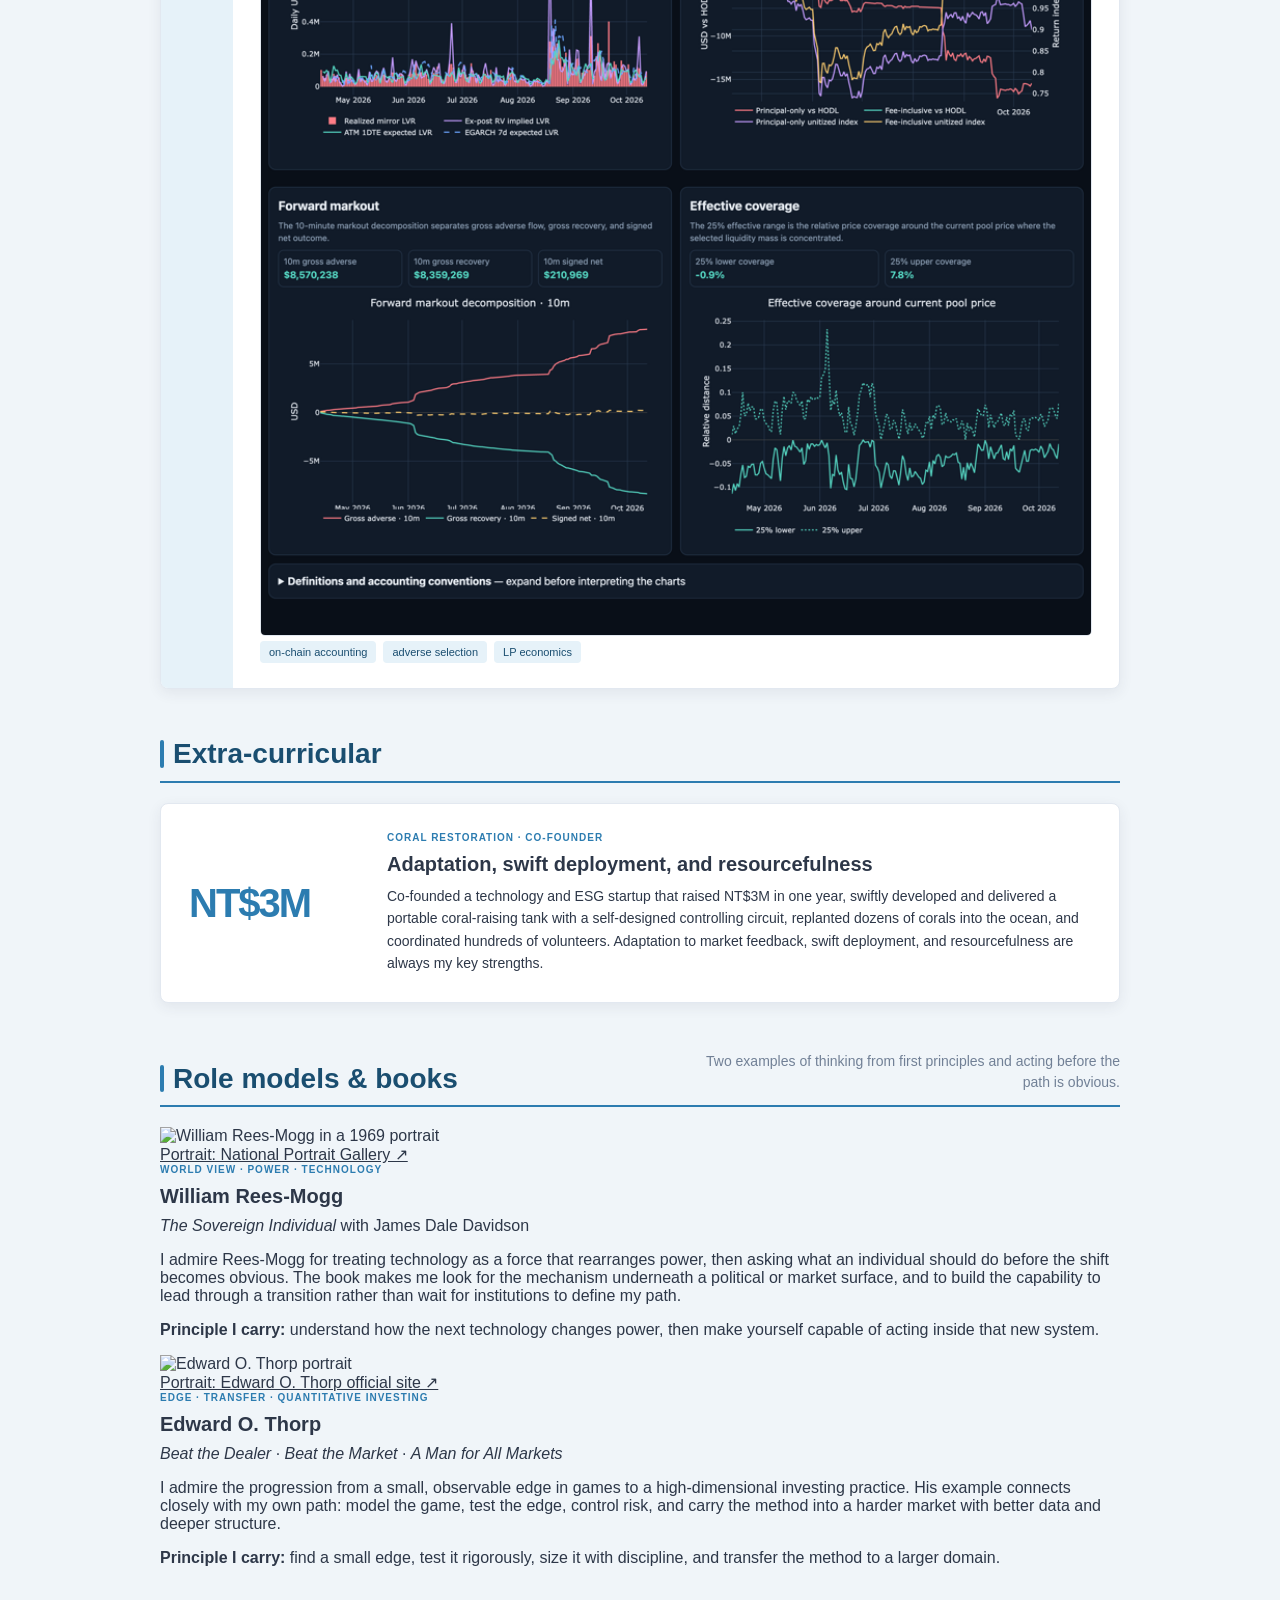
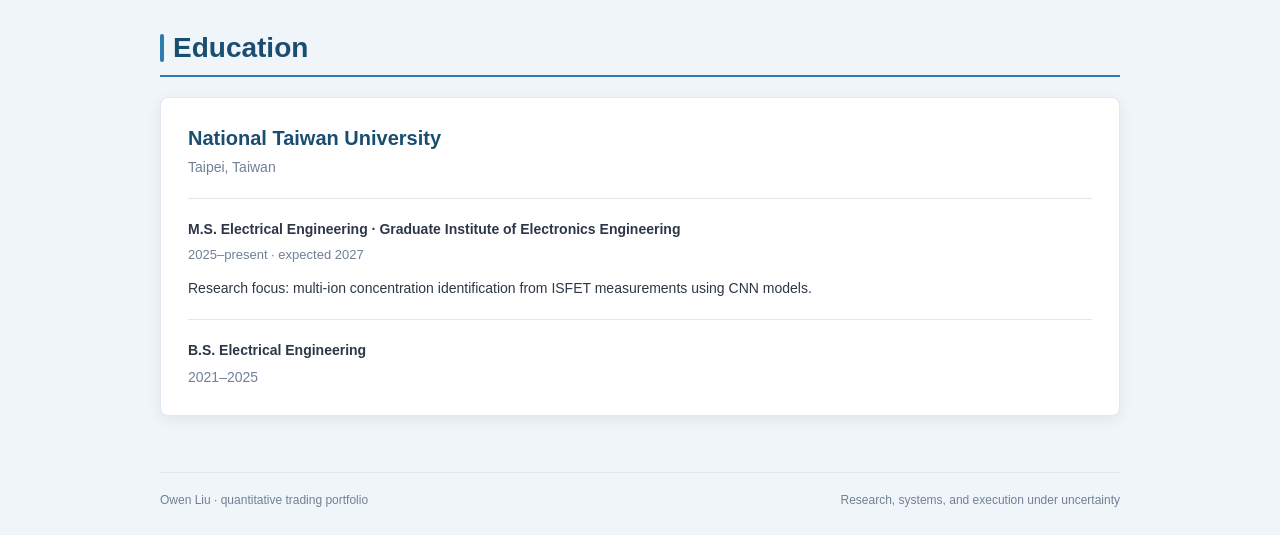
==== commit 62338b9f: "Add traits and role model sections" ====
--- a/index.html
+++ b/index.html
@@ -14,8 +14,10 @@
         <a class="brand" href="#about">Owen Liu</a>
         <div class="nav-links">
           <a href="#about">About</a>
+          <a href="#traits">Traits</a>
           <a href="#projects">Projects</a>
           <a href="#experience">Experience</a>
+          <a href="#role-models">Role models</a>
           <a href="#education">Education</a>
         </div>
       </div>
@@ -30,6 +32,30 @@
         </div>
         <div class="profile-photo-wrap"><img src="assets/01.png" alt="Owen Liu by the sea" class="profile-photo" /></div>
       </header>
+
+      <section class="section traits-section" id="traits" aria-labelledby="traits-title">
+        <div class="section-heading"><h2 id="traits-title">How I work</h2><p>Three habits that show up in my research, projects, and decisions.</p></div>
+        <div class="traits-grid">
+          <article class="trait-card">
+            <div class="trait-icon" aria-hidden="true">
+              <svg viewBox="0 0 48 48" role="img"><path d="M11 38V25l9-9 7 7 10-13" /><path d="M29 10h8v8" /></svg>
+            </div>
+            <div><h3>Perseverance</h3><p>I stay with difficult questions long enough to turn a hunch into a measured result.</p></div>
+          </article>
+          <article class="trait-card">
+            <div class="trait-icon" aria-hidden="true">
+              <svg viewBox="0 0 48 48" role="img"><path d="M24 39S9 30 9 18a8 8 0 0 1 15-4 8 8 0 0 1 15 4c0 12-15 21-15 21Z" /><path d="M16 24h5l3-7 4 14 3-7h4" /></svg>
+            </div>
+            <div><h3>Resilience</h3><p>When an idea fails on costs or realism, I keep the lesson and redesign the next experiment.</p></div>
+          </article>
+          <article class="trait-card">
+            <div class="trait-icon" aria-hidden="true">
+              <svg viewBox="0 0 48 48" role="img"><path d="M10 38 24 10l14 28" /><path d="M15 28h18" /><path d="M24 10v28" /></svg>
+            </div>
+            <div><h3>Agentic</h3><p>I choose the question, build the tools, and move from idea to evidence without waiting for a prescribed path.</p></div>
+          </article>
+        </div>
+      </section>
 
       <section class="section" id="projects" aria-labelledby="projects-title">
         <div class="section-heading"><h2 id="projects-title">Projects</h2></div>
@@ -108,6 +134,38 @@
         </article>
       </section>
 
+      <section class="section role-models-section" id="role-models" aria-labelledby="role-models-title">
+        <div class="section-heading"><h2 id="role-models-title">Role models &amp; books</h2><p>Two examples of thinking from first principles and acting before the path is obvious.</p></div>
+        <div class="role-model-grid">
+          <article class="role-model-card">
+            <div class="role-model-portrait-wrap">
+              <img class="role-model-portrait" src="https://collectionimages.npg.org.uk/large/mw117245/William-Rees-Mogg-Baron-Rees-Mogg.jpg" alt="William Rees-Mogg in a 1969 portrait" loading="lazy" />
+              <a class="image-credit" href="https://www.npg.org.uk/collections/search/portrait/mw117245/William-Rees-Mogg-Baron-Rees-Mogg">Portrait: National Portrait Gallery ↗</a>
+            </div>
+            <div class="role-model-copy">
+              <p class="project-kicker">WORLD VIEW · POWER · TECHNOLOGY</p>
+              <h3>William Rees-Mogg</h3>
+              <p class="book-line"><em>The Sovereign Individual</em> <span>with James Dale Davidson</span></p>
+              <p>I admire Rees-Mogg for treating technology as a force that rearranges power, then asking what an individual should do before the shift becomes obvious. The book makes me look for the mechanism underneath a political or market surface, and to build the capability to lead through a transition rather than wait for institutions to define my path.</p>
+              <p class="principle"><strong>Principle I carry:</strong> understand how the next technology changes power, then make yourself capable of acting inside that new system.</p>
+            </div>
+          </article>
+          <article class="role-model-card">
+            <div class="role-model-portrait-wrap">
+              <img class="role-model-portrait" src="https://www.edwardothorp.com/wp-content/uploads/2016/11/edward-o-thorp-320x320.jpg" alt="Edward O. Thorp portrait" loading="lazy" />
+              <a class="image-credit" href="https://www.edwardothorp.com/about/">Portrait: Edward O. Thorp official site ↗</a>
+            </div>
+            <div class="role-model-copy">
+              <p class="project-kicker">EDGE · TRANSFER · QUANTITATIVE INVESTING</p>
+              <h3>Edward O. Thorp</h3>
+              <p class="book-line"><em>Beat the Dealer</em> · <em>Beat the Market</em> · <em>A Man for All Markets</em></p>
+              <p>I admire the progression from a small, observable edge in games to a high-dimensional investing practice. His example connects closely with my own path: model the game, test the edge, control risk, and carry the method into a harder market with better data and deeper structure.</p>
+              <p class="principle"><strong>Principle I carry:</strong> find a small edge, test it rigorously, size it with discipline, and transfer the method to a larger domain.</p>
+            </div>
+          </article>
+        </div>
+      </section>
+
       <section class="section education-section" id="education" aria-labelledby="education-title">
         <div class="section-heading"><h2 id="education-title">Education</h2></div>
         <article class="education-card">
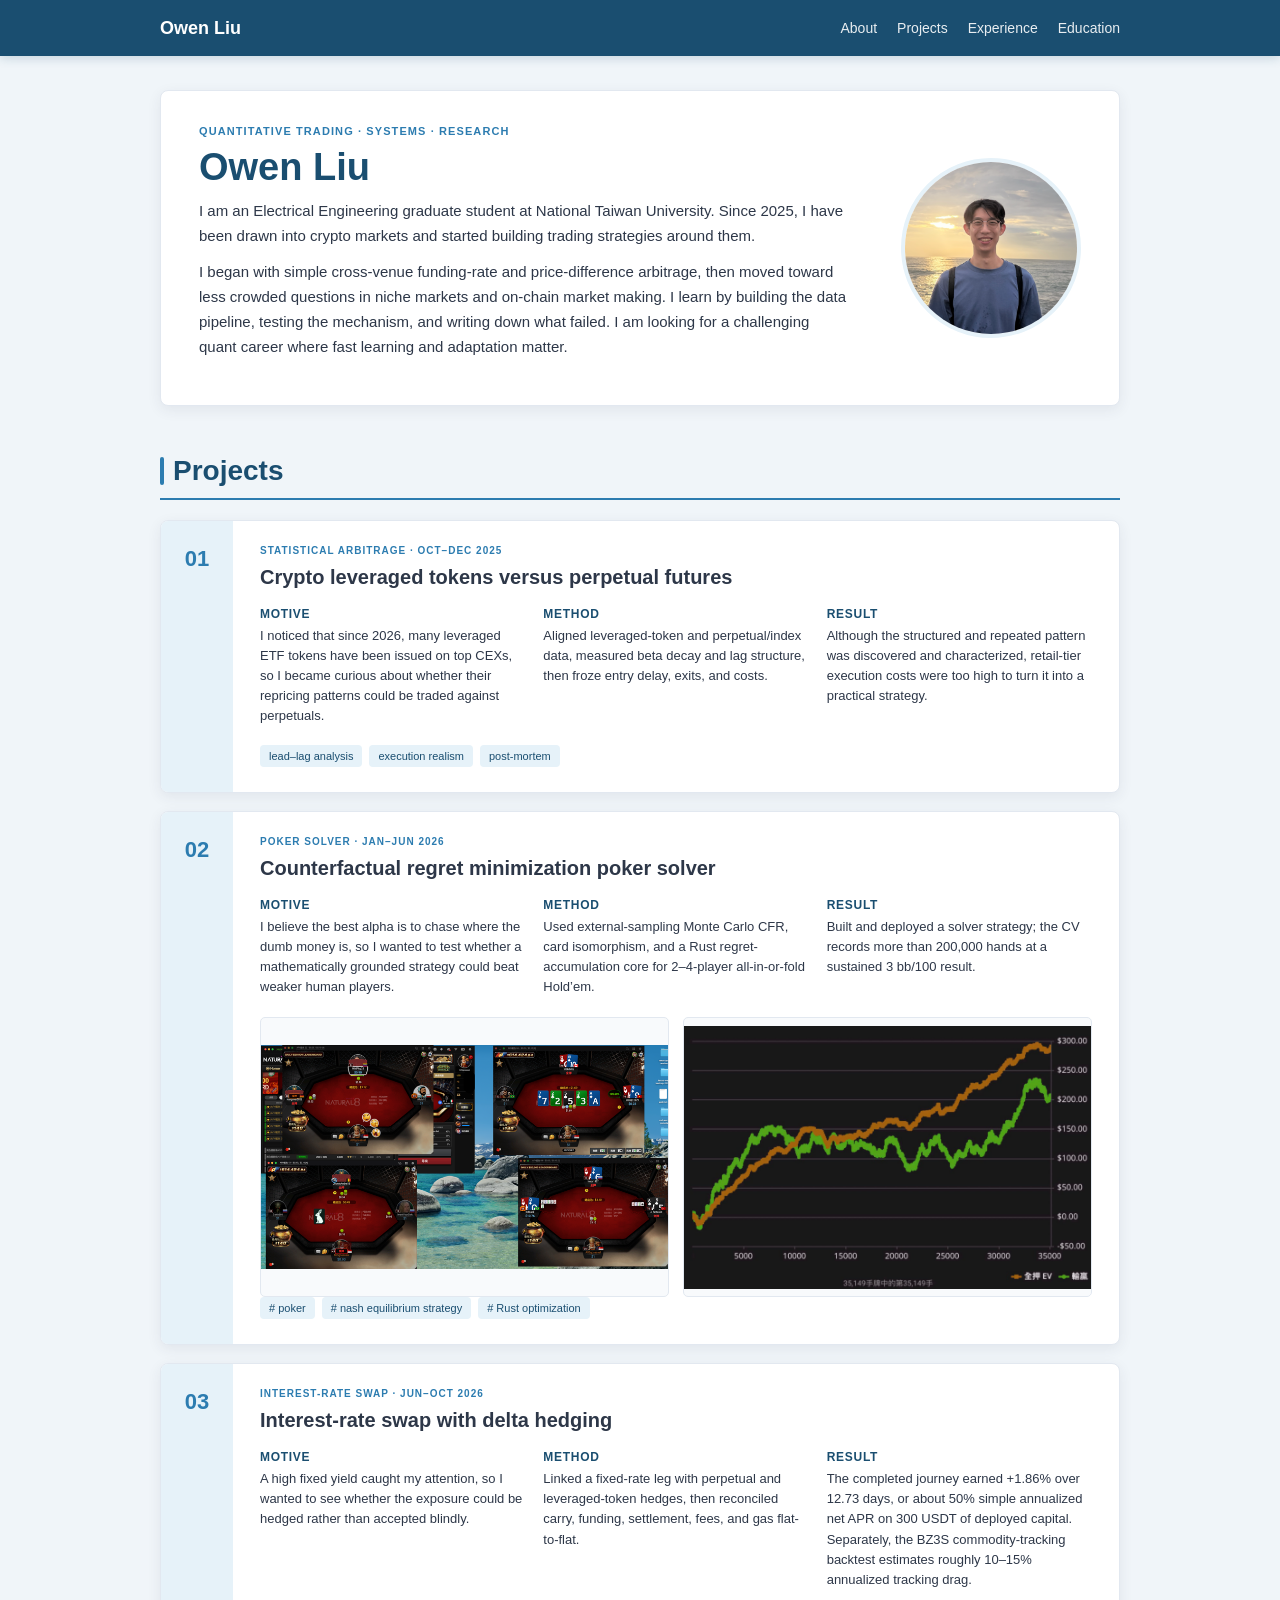
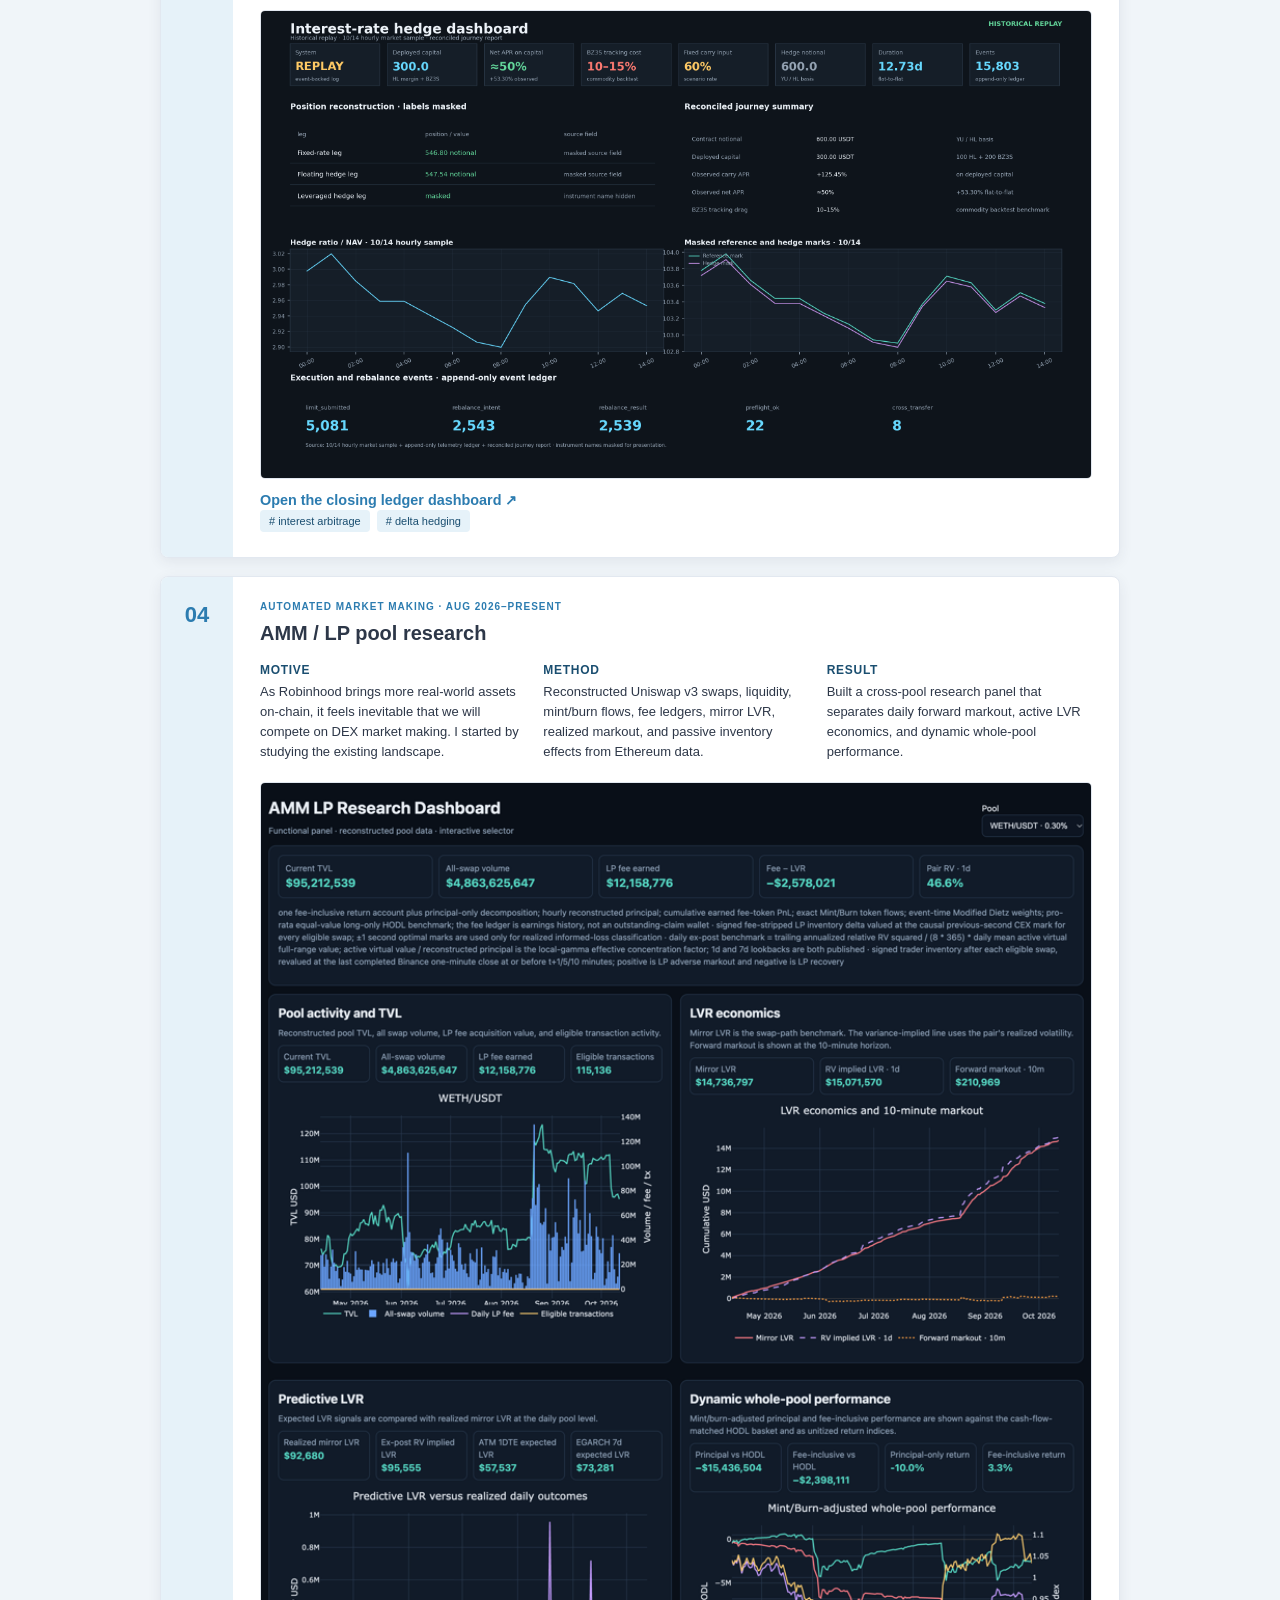
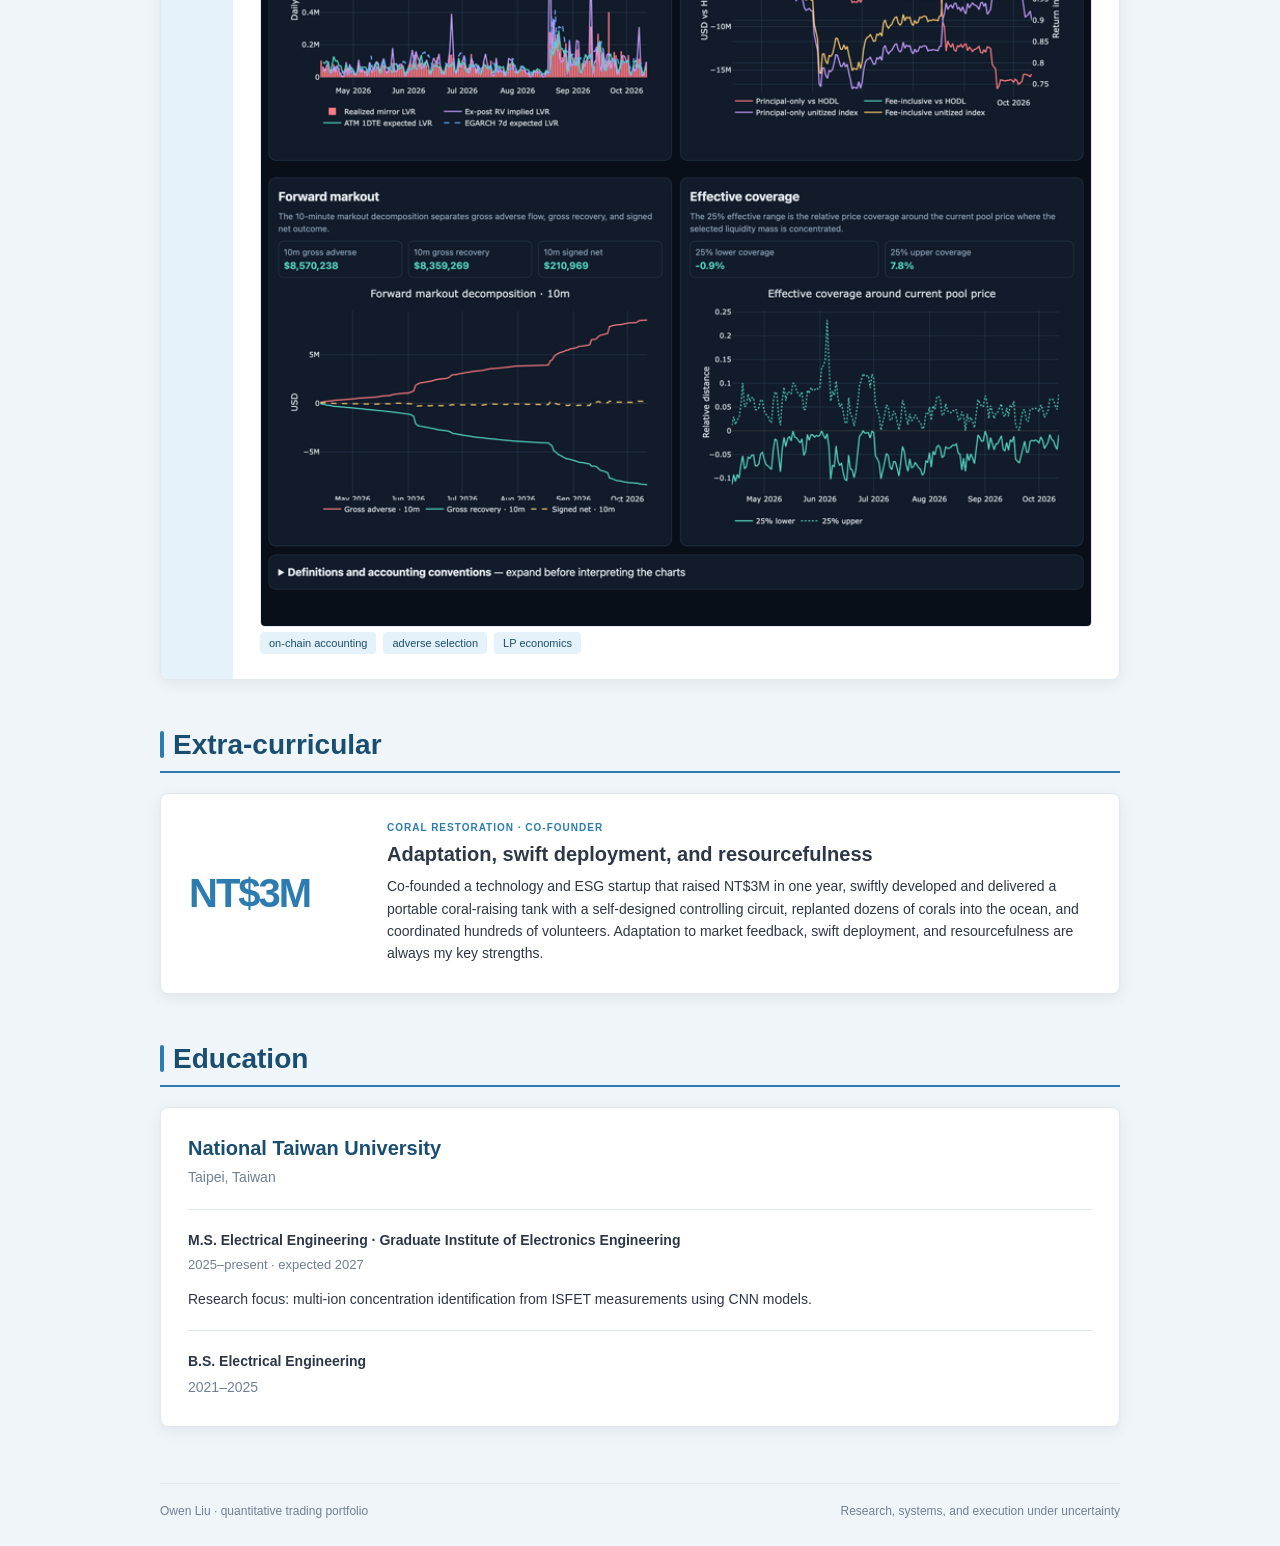
==== commit 0e94b562: "Revert unapproved website publication" ====
--- a/index.html
+++ b/index.html
@@ -14,10 +14,8 @@
         <a class="brand" href="#about">Owen Liu</a>
         <div class="nav-links">
           <a href="#about">About</a>
-          <a href="#traits">Traits</a>
           <a href="#projects">Projects</a>
           <a href="#experience">Experience</a>
-          <a href="#role-models">Role models</a>
           <a href="#education">Education</a>
         </div>
       </div>
@@ -32,30 +30,6 @@
         </div>
         <div class="profile-photo-wrap"><img src="assets/01.png" alt="Owen Liu by the sea" class="profile-photo" /></div>
       </header>
-
-      <section class="section traits-section" id="traits" aria-labelledby="traits-title">
-        <div class="section-heading"><h2 id="traits-title">How I work</h2><p>Three habits that show up in my research, projects, and decisions.</p></div>
-        <div class="traits-grid">
-          <article class="trait-card">
-            <div class="trait-icon" aria-hidden="true">
-              <svg viewBox="0 0 48 48" role="img"><path d="M11 38V25l9-9 7 7 10-13" /><path d="M29 10h8v8" /></svg>
-            </div>
-            <div><h3>Perseverance</h3><p>I stay with difficult questions long enough to turn a hunch into a measured result.</p></div>
-          </article>
-          <article class="trait-card">
-            <div class="trait-icon" aria-hidden="true">
-              <svg viewBox="0 0 48 48" role="img"><path d="M24 39S9 30 9 18a8 8 0 0 1 15-4 8 8 0 0 1 15 4c0 12-15 21-15 21Z" /><path d="M16 24h5l3-7 4 14 3-7h4" /></svg>
-            </div>
-            <div><h3>Resilience</h3><p>When an idea fails on costs or realism, I keep the lesson and redesign the next experiment.</p></div>
-          </article>
-          <article class="trait-card">
-            <div class="trait-icon" aria-hidden="true">
-              <svg viewBox="0 0 48 48" role="img"><path d="M10 38 24 10l14 28" /><path d="M15 28h18" /><path d="M24 10v28" /></svg>
-            </div>
-            <div><h3>Agentic</h3><p>I choose the question, build the tools, and move from idea to evidence without waiting for a prescribed path.</p></div>
-          </article>
-        </div>
-      </section>
 
       <section class="section" id="projects" aria-labelledby="projects-title">
         <div class="section-heading"><h2 id="projects-title">Projects</h2></div>
@@ -134,38 +108,6 @@
         </article>
       </section>
 
-      <section class="section role-models-section" id="role-models" aria-labelledby="role-models-title">
-        <div class="section-heading"><h2 id="role-models-title">Role models &amp; books</h2><p>Two examples of thinking from first principles and acting before the path is obvious.</p></div>
-        <div class="role-model-grid">
-          <article class="role-model-card">
-            <div class="role-model-portrait-wrap">
-              <img class="role-model-portrait" src="https://collectionimages.npg.org.uk/large/mw117245/William-Rees-Mogg-Baron-Rees-Mogg.jpg" alt="William Rees-Mogg in a 1969 portrait" loading="lazy" />
-              <a class="image-credit" href="https://www.npg.org.uk/collections/search/portrait/mw117245/William-Rees-Mogg-Baron-Rees-Mogg">Portrait: National Portrait Gallery ↗</a>
-            </div>
-            <div class="role-model-copy">
-              <p class="project-kicker">WORLD VIEW · POWER · TECHNOLOGY</p>
-              <h3>William Rees-Mogg</h3>
-              <p class="book-line"><em>The Sovereign Individual</em> <span>with James Dale Davidson</span></p>
-              <p>I admire Rees-Mogg for treating technology as a force that rearranges power, then asking what an individual should do before the shift becomes obvious. The book makes me look for the mechanism underneath a political or market surface, and to build the capability to lead through a transition rather than wait for institutions to define my path.</p>
-              <p class="principle"><strong>Principle I carry:</strong> understand how the next technology changes power, then make yourself capable of acting inside that new system.</p>
-            </div>
-          </article>
-          <article class="role-model-card">
-            <div class="role-model-portrait-wrap">
-              <img class="role-model-portrait" src="https://www.edwardothorp.com/wp-content/uploads/2016/11/edward-o-thorp-320x320.jpg" alt="Edward O. Thorp portrait" loading="lazy" />
-              <a class="image-credit" href="https://www.edwardothorp.com/about/">Portrait: Edward O. Thorp official site ↗</a>
-            </div>
-            <div class="role-model-copy">
-              <p class="project-kicker">EDGE · TRANSFER · QUANTITATIVE INVESTING</p>
-              <h3>Edward O. Thorp</h3>
-              <p class="book-line"><em>Beat the Dealer</em> · <em>Beat the Market</em> · <em>A Man for All Markets</em></p>
-              <p>I admire the progression from a small, observable edge in games to a high-dimensional investing practice. His example connects closely with my own path: model the game, test the edge, control risk, and carry the method into a harder market with better data and deeper structure.</p>
-              <p class="principle"><strong>Principle I carry:</strong> find a small edge, test it rigorously, size it with discipline, and transfer the method to a larger domain.</p>
-            </div>
-          </article>
-        </div>
-      </section>
-
       <section class="section education-section" id="education" aria-labelledby="education-title">
         <div class="section-heading"><h2 id="education-title">Education</h2></div>
         <article class="education-card">
--- a/styles.css
+++ b/styles.css
@@ -43,6 +43,23 @@
 .section-heading h2 { position: relative; padding-left: 13px; }
 .section-heading h2::before { content: ""; position: absolute; top: 3px; bottom: 3px; left: 0; width: 4px; border-radius: 2px; background: var(--primary); }
 .section-heading p { max-width: 430px; margin: 0 0 2px; color: var(--muted); font-size: 14px; line-height: 1.5; text-align: right; }
+.traits-grid { display: grid; grid-template-columns: repeat(3, minmax(0, 1fr)); gap: 14px; }
+.trait-card { display: grid; grid-template-columns: 44px minmax(0, 1fr); gap: 14px; align-items: start; min-height: 148px; padding: 20px; border: 1px solid var(--border); border-radius: 8px; background: var(--card); box-shadow: var(--shadow); }
+.trait-icon { display: grid; width: 44px; height: 44px; place-items: center; border-radius: 50%; background: var(--primary-light); color: var(--primary); }
+.trait-icon svg { width: 27px; height: 27px; fill: none; stroke: currentColor; stroke-linecap: round; stroke-linejoin: round; stroke-width: 2.2; }
+.trait-card h3 { margin-bottom: 7px; color: var(--primary-dark); font-size: 17px; }
+.trait-card p { margin: 0; color: var(--text); font-size: 13px; line-height: 1.55; }
+.role-model-grid { display: grid; grid-template-columns: repeat(2, minmax(0, 1fr)); gap: 18px; }
+.role-model-card { display: grid; grid-template-columns: 142px minmax(0, 1fr); gap: 22px; align-items: start; padding: 22px; border: 1px solid var(--border); border-radius: 8px; background: var(--card); box-shadow: var(--shadow); }
+.role-model-portrait-wrap { min-width: 0; }
+.role-model-portrait { width: 142px; height: 174px; object-fit: cover; object-position: center top; border-radius: 6px; background: var(--primary-light); filter: saturate(.82); }
+.image-credit { display: block; margin-top: 7px; color: var(--muted); font-size: 10px; line-height: 1.35; text-decoration: none; }
+.image-credit:hover { color: var(--primary-dark); text-decoration: underline; }
+.role-model-copy h3 { margin-bottom: 5px; color: var(--primary-dark); }
+.book-line { margin-bottom: 13px; color: var(--primary); font-size: 13px; line-height: 1.5; }
+.book-line span { color: var(--muted); }
+.role-model-copy > p:not(.project-kicker):not(.book-line):not(.principle) { margin-bottom: 13px; color: var(--text); font-size: 13px; line-height: 1.6; }
+.principle { margin: 0; padding-top: 12px; border-top: 1px solid var(--border); color: var(--primary-dark); font-size: 12px; line-height: 1.55; }
 .project-list { display: grid; gap: 18px; }
 .project-card, .feature-card, .education-card { border: 1px solid var(--border); border-radius: 8px; background: var(--card); box-shadow: var(--shadow); }
 .project-card { display: grid; grid-template-columns: 72px minmax(0, 1fr); overflow: hidden; }
@@ -80,6 +97,8 @@
   .profile-photo { width: 145px; height: 145px; }
   .section-heading { display: block; }
   .section-heading p { margin-top: 9px; text-align: left; }
+  .traits-grid { grid-template-columns: 1fr; }
+  .role-model-grid { grid-template-columns: 1fr; }
   .project-columns { grid-template-columns: 1fr; gap: 14px; }
   .poker-gallery { grid-template-columns: 1fr; }
   .poker-gallery .project-visual { height: 240px; }
@@ -97,6 +116,8 @@
   .project-card { grid-template-columns: 48px minmax(0, 1fr); }
   .project-index { padding: 22px 5px; font-size: 17px; }
   .project-content { padding: 20px 17px; }
+  .role-model-card { grid-template-columns: 1fr; gap: 16px; }
+  .role-model-portrait { width: 126px; height: 150px; }
   .footer { display: block; }
   .footer span { display: block; margin-top: 6px; }
 }
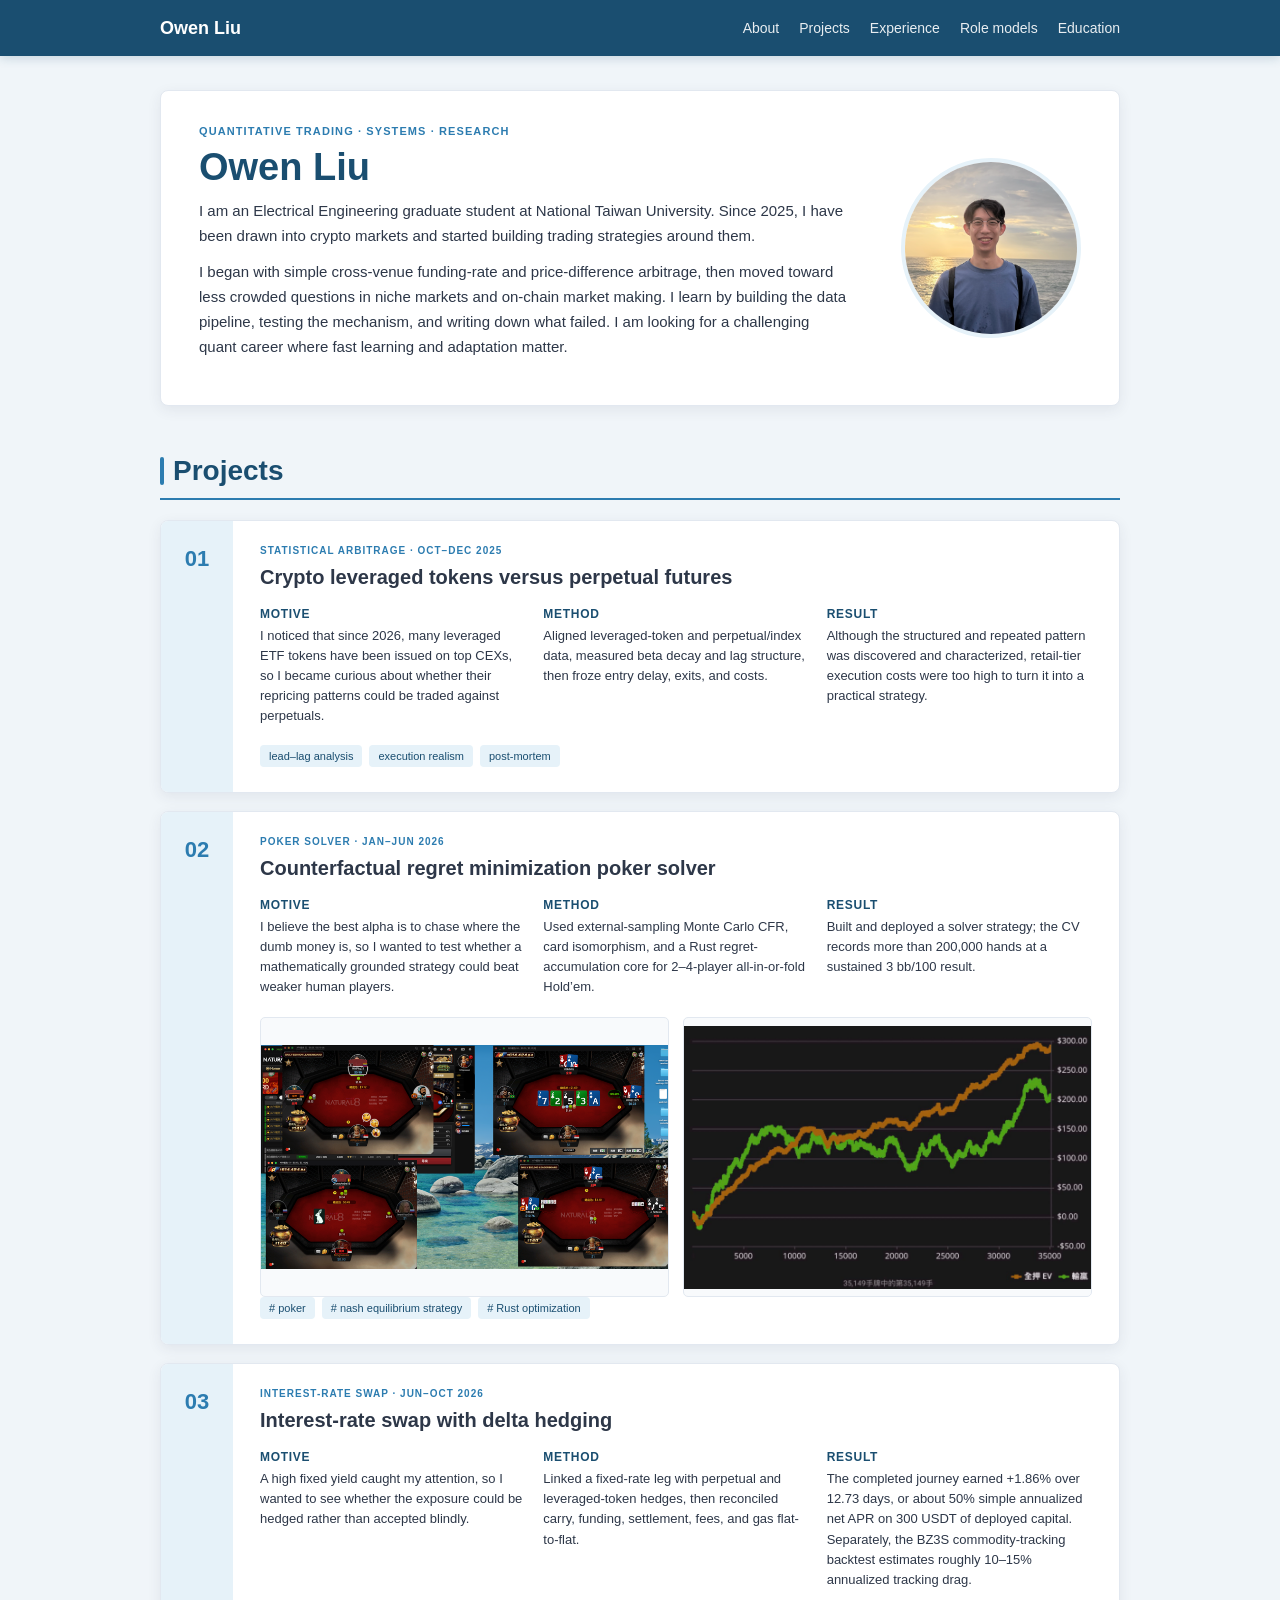
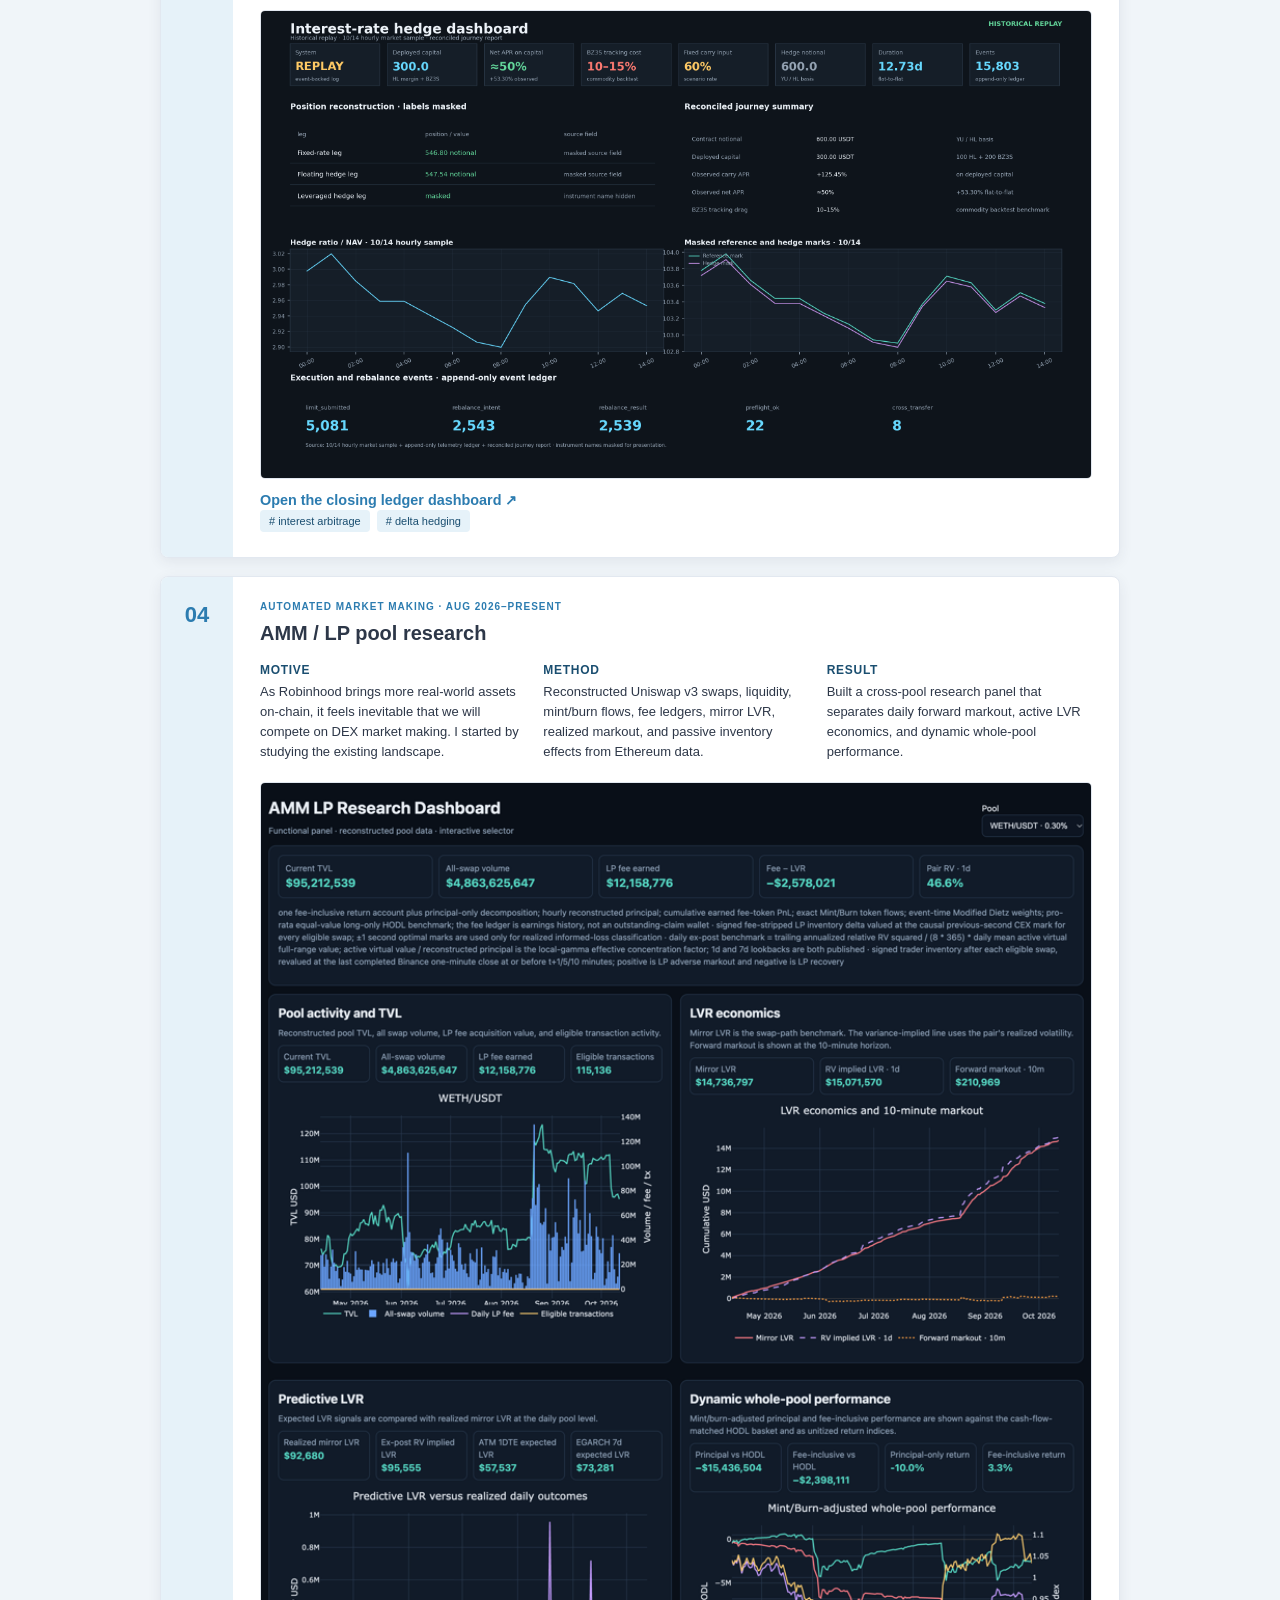
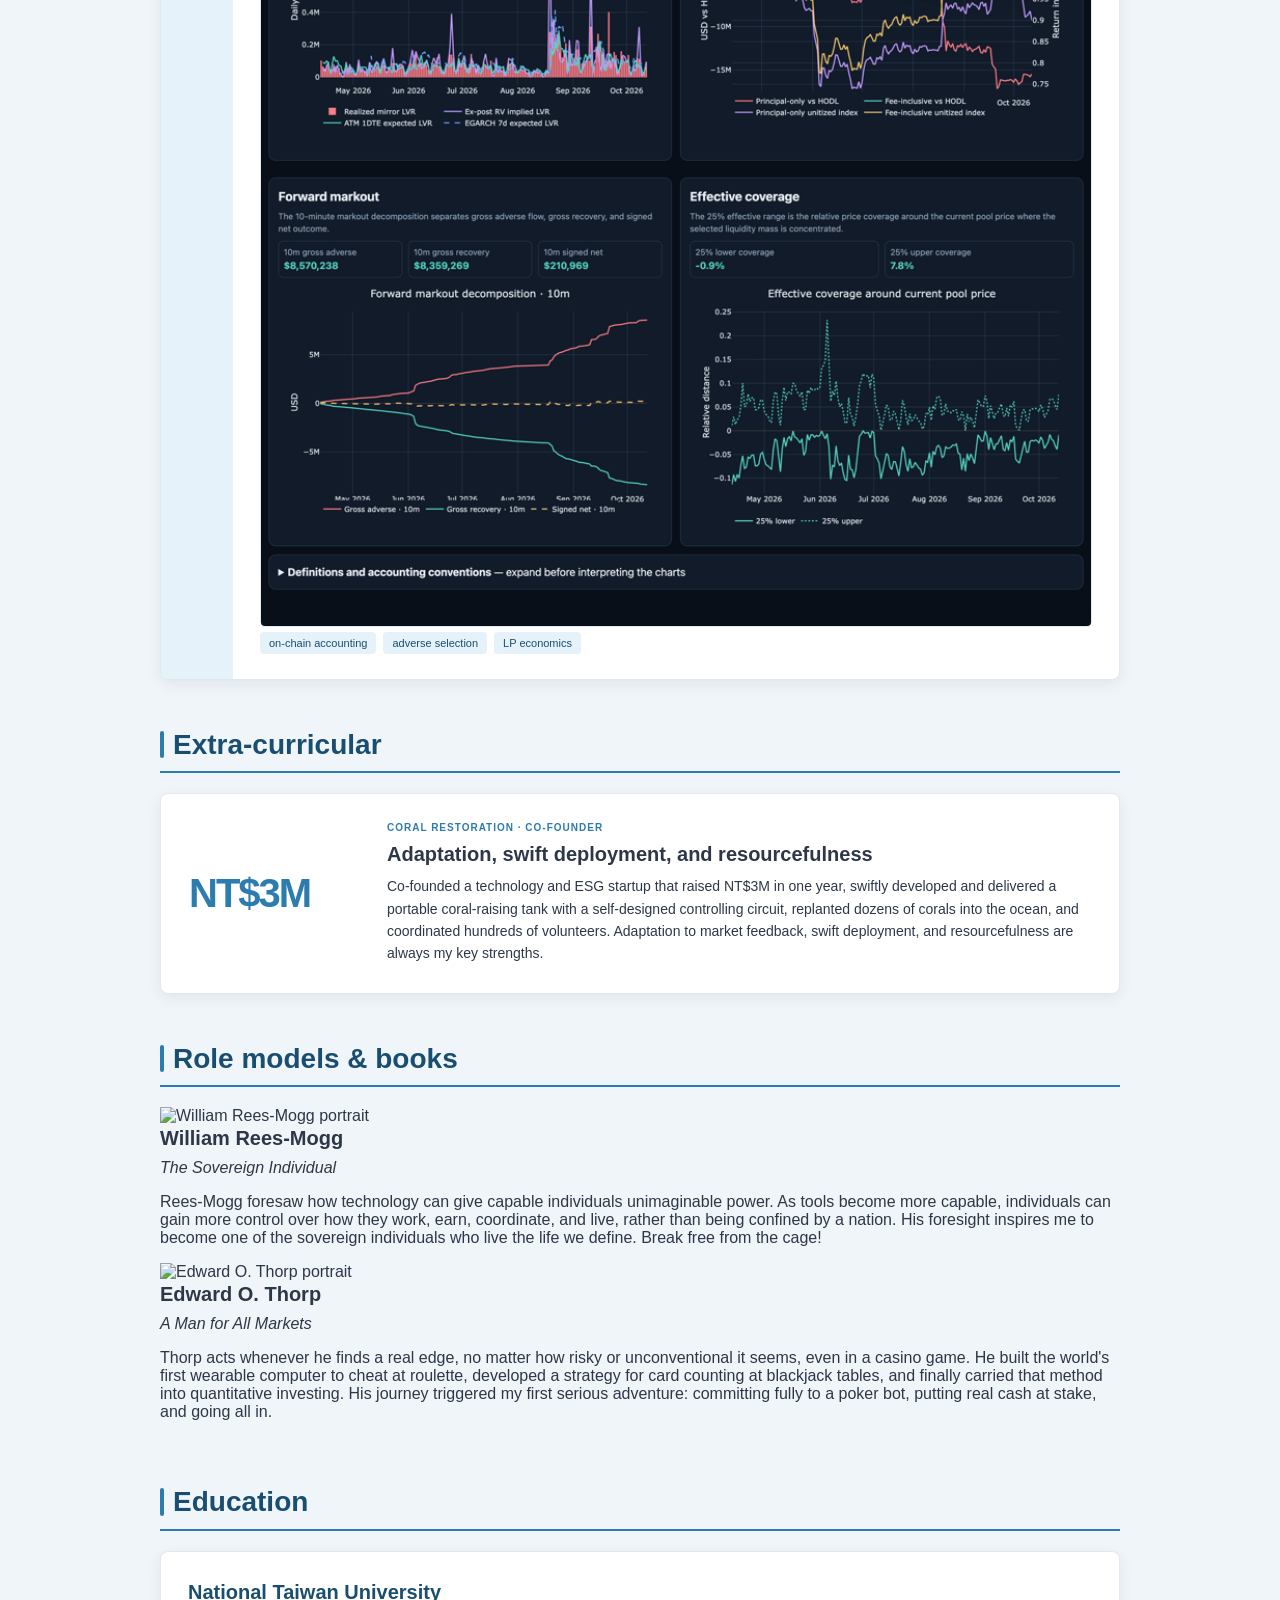
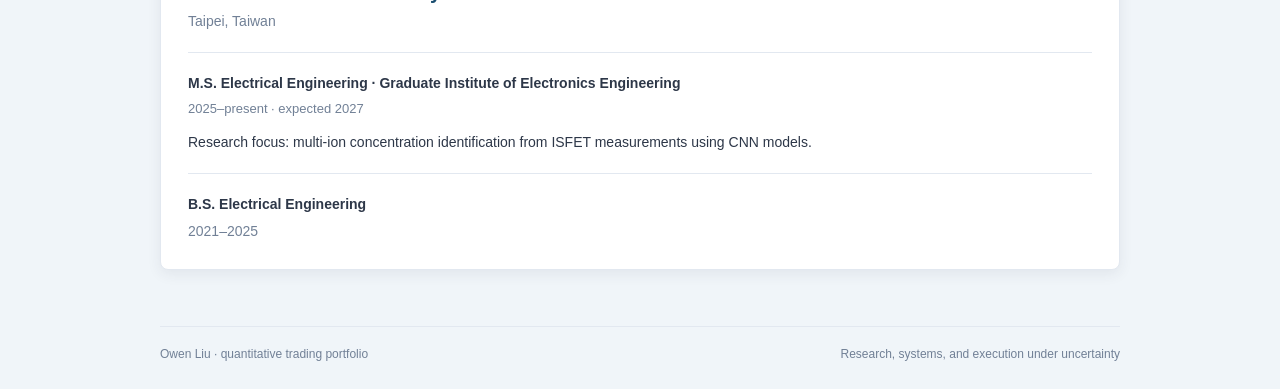
==== commit 5132e60a: "Remove traits and refine role model section" ====
--- a/index.html
+++ b/index.html
@@ -16,6 +16,7 @@
           <a href="#about">About</a>
           <a href="#projects">Projects</a>
           <a href="#experience">Experience</a>
+          <a href="#role-models">Role models</a>
           <a href="#education">Education</a>
         </div>
       </div>
@@ -108,6 +109,32 @@
         </article>
       </section>
 
+      <section class="section role-models-section" id="role-models" aria-labelledby="role-models-title">
+        <div class="section-heading"><h2 id="role-models-title">Role models &amp; books</h2></div>
+        <div class="role-model-grid">
+          <article class="role-model-card">
+            <div class="role-model-portrait-wrap">
+              <img class="role-model-portrait" src="assets/william-rees-mogg.png" alt="William Rees-Mogg portrait" loading="lazy" />
+            </div>
+            <div class="role-model-copy">
+              <h3>William Rees-Mogg</h3>
+              <p class="book-line"><em>The Sovereign Individual</em></p>
+              <p>Rees-Mogg foresaw how technology can give capable individuals unimaginable power. As tools become more capable, individuals can gain more control over how they work, earn, coordinate, and live, rather than being confined by a nation. His foresight inspires me to become one of the sovereign individuals who live the life we define. Break free from the cage!</p>
+            </div>
+          </article>
+          <article class="role-model-card">
+            <div class="role-model-portrait-wrap">
+              <img class="role-model-portrait" src="assets/edward-o-thorp.png" alt="Edward O. Thorp portrait" loading="lazy" />
+            </div>
+            <div class="role-model-copy">
+              <h3>Edward O. Thorp</h3>
+              <p class="book-line"><em>A Man for All Markets</em></p>
+              <p>Thorp acts whenever he finds a real edge, no matter how risky or unconventional it seems, even in a casino game. He built the world's first wearable computer to cheat at roulette, developed a strategy for card counting at blackjack tables, and finally carried that method into quantitative investing. His journey triggered my first serious adventure: committing fully to a poker bot, putting real cash at stake, and going all in.</p>
+            </div>
+          </article>
+        </div>
+      </section>
+
       <section class="section education-section" id="education" aria-labelledby="education-title">
         <div class="section-heading"><h2 id="education-title">Education</h2></div>
         <article class="education-card">
--- a/styles.css
+++ b/styles.css
@@ -43,23 +43,6 @@
 .section-heading h2 { position: relative; padding-left: 13px; }
 .section-heading h2::before { content: ""; position: absolute; top: 3px; bottom: 3px; left: 0; width: 4px; border-radius: 2px; background: var(--primary); }
 .section-heading p { max-width: 430px; margin: 0 0 2px; color: var(--muted); font-size: 14px; line-height: 1.5; text-align: right; }
-.traits-grid { display: grid; grid-template-columns: repeat(3, minmax(0, 1fr)); gap: 14px; }
-.trait-card { display: grid; grid-template-columns: 44px minmax(0, 1fr); gap: 14px; align-items: start; min-height: 148px; padding: 20px; border: 1px solid var(--border); border-radius: 8px; background: var(--card); box-shadow: var(--shadow); }
-.trait-icon { display: grid; width: 44px; height: 44px; place-items: center; border-radius: 50%; background: var(--primary-light); color: var(--primary); }
-.trait-icon svg { width: 27px; height: 27px; fill: none; stroke: currentColor; stroke-linecap: round; stroke-linejoin: round; stroke-width: 2.2; }
-.trait-card h3 { margin-bottom: 7px; color: var(--primary-dark); font-size: 17px; }
-.trait-card p { margin: 0; color: var(--text); font-size: 13px; line-height: 1.55; }
-.role-model-grid { display: grid; grid-template-columns: repeat(2, minmax(0, 1fr)); gap: 18px; }
-.role-model-card { display: grid; grid-template-columns: 142px minmax(0, 1fr); gap: 22px; align-items: start; padding: 22px; border: 1px solid var(--border); border-radius: 8px; background: var(--card); box-shadow: var(--shadow); }
-.role-model-portrait-wrap { min-width: 0; }
-.role-model-portrait { width: 142px; height: 174px; object-fit: cover; object-position: center top; border-radius: 6px; background: var(--primary-light); filter: saturate(.82); }
-.image-credit { display: block; margin-top: 7px; color: var(--muted); font-size: 10px; line-height: 1.35; text-decoration: none; }
-.image-credit:hover { color: var(--primary-dark); text-decoration: underline; }
-.role-model-copy h3 { margin-bottom: 5px; color: var(--primary-dark); }
-.book-line { margin-bottom: 13px; color: var(--primary); font-size: 13px; line-height: 1.5; }
-.book-line span { color: var(--muted); }
-.role-model-copy > p:not(.project-kicker):not(.book-line):not(.principle) { margin-bottom: 13px; color: var(--text); font-size: 13px; line-height: 1.6; }
-.principle { margin: 0; padding-top: 12px; border-top: 1px solid var(--border); color: var(--primary-dark); font-size: 12px; line-height: 1.55; }
 .project-list { display: grid; gap: 18px; }
 .project-card, .feature-card, .education-card { border: 1px solid var(--border); border-radius: 8px; background: var(--card); box-shadow: var(--shadow); }
 .project-card { display: grid; grid-template-columns: 72px minmax(0, 1fr); overflow: hidden; }
@@ -97,8 +80,6 @@
   .profile-photo { width: 145px; height: 145px; }
   .section-heading { display: block; }
   .section-heading p { margin-top: 9px; text-align: left; }
-  .traits-grid { grid-template-columns: 1fr; }
-  .role-model-grid { grid-template-columns: 1fr; }
   .project-columns { grid-template-columns: 1fr; gap: 14px; }
   .poker-gallery { grid-template-columns: 1fr; }
   .poker-gallery .project-visual { height: 240px; }
@@ -116,8 +97,6 @@
   .project-card { grid-template-columns: 48px minmax(0, 1fr); }
   .project-index { padding: 22px 5px; font-size: 17px; }
   .project-content { padding: 20px 17px; }
-  .role-model-card { grid-template-columns: 1fr; gap: 16px; }
-  .role-model-portrait { width: 126px; height: 150px; }
   .footer { display: block; }
   .footer span { display: block; margin-top: 6px; }
 }
